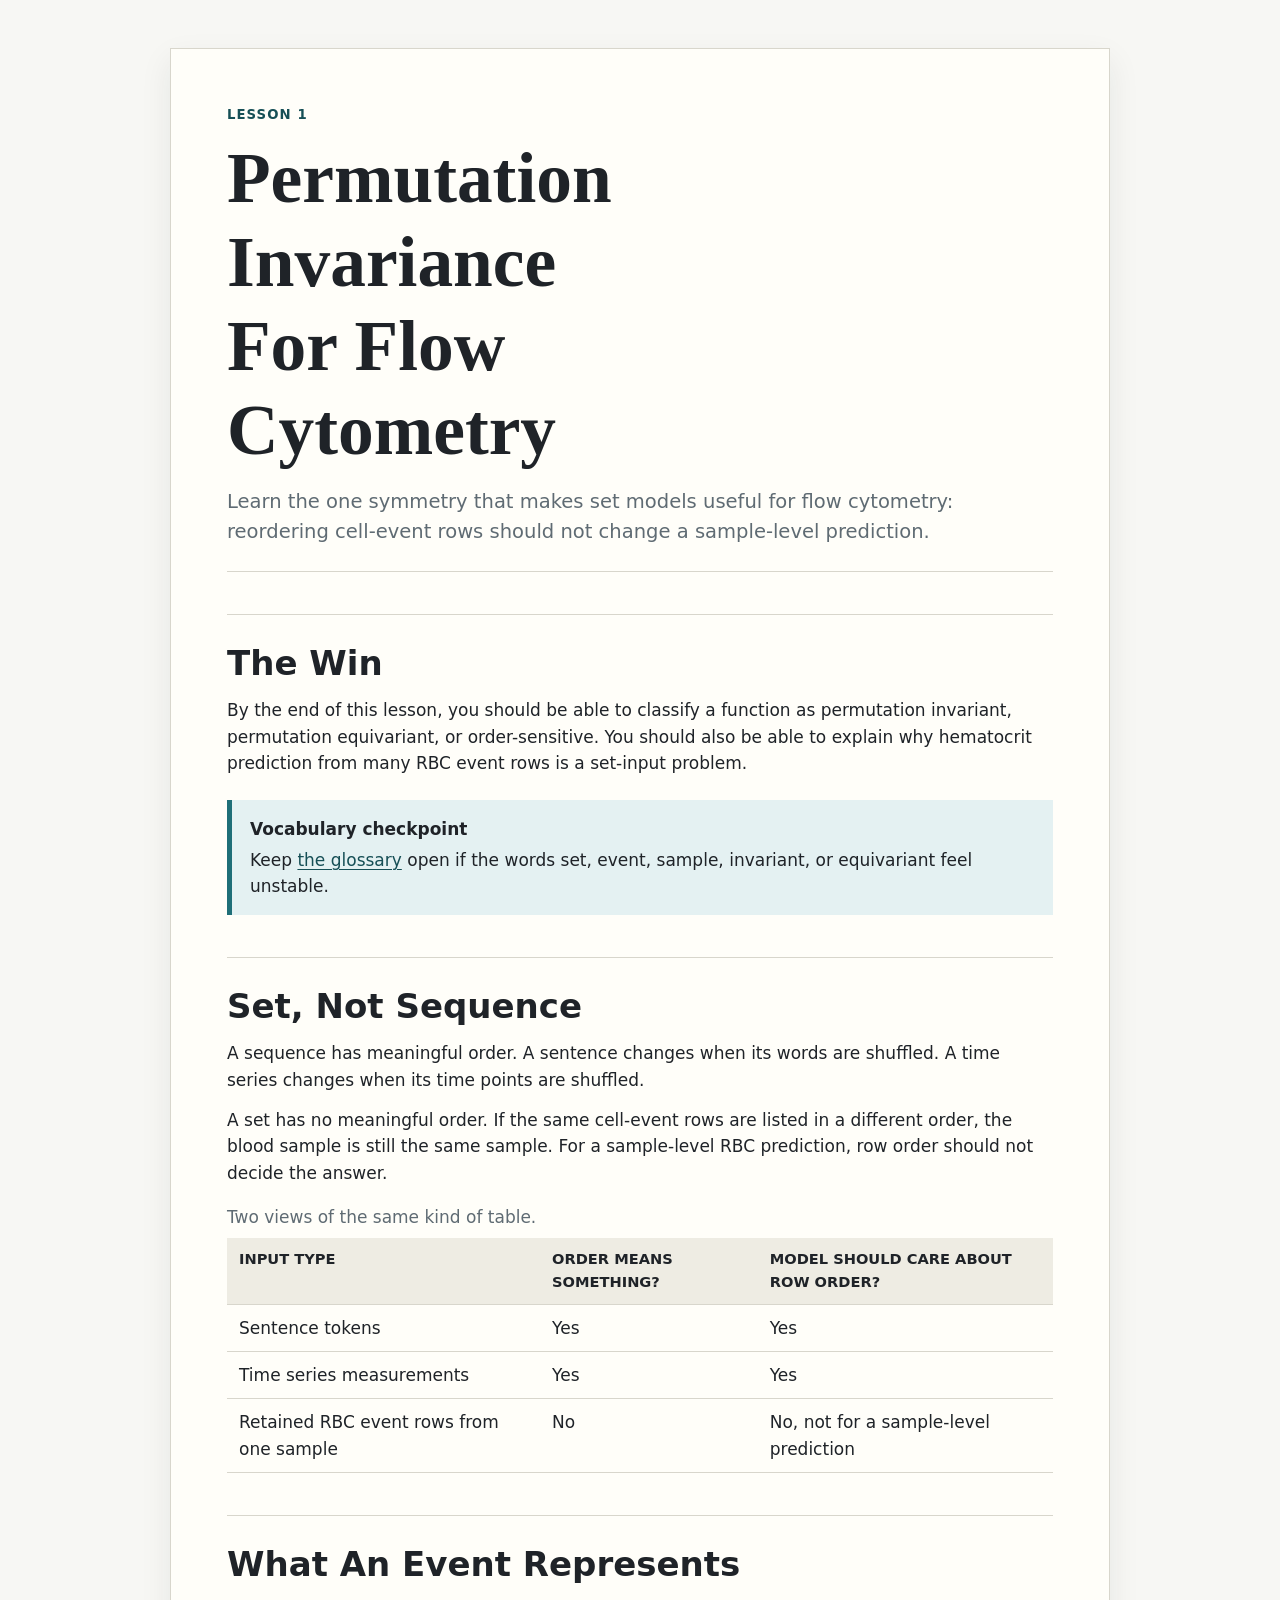
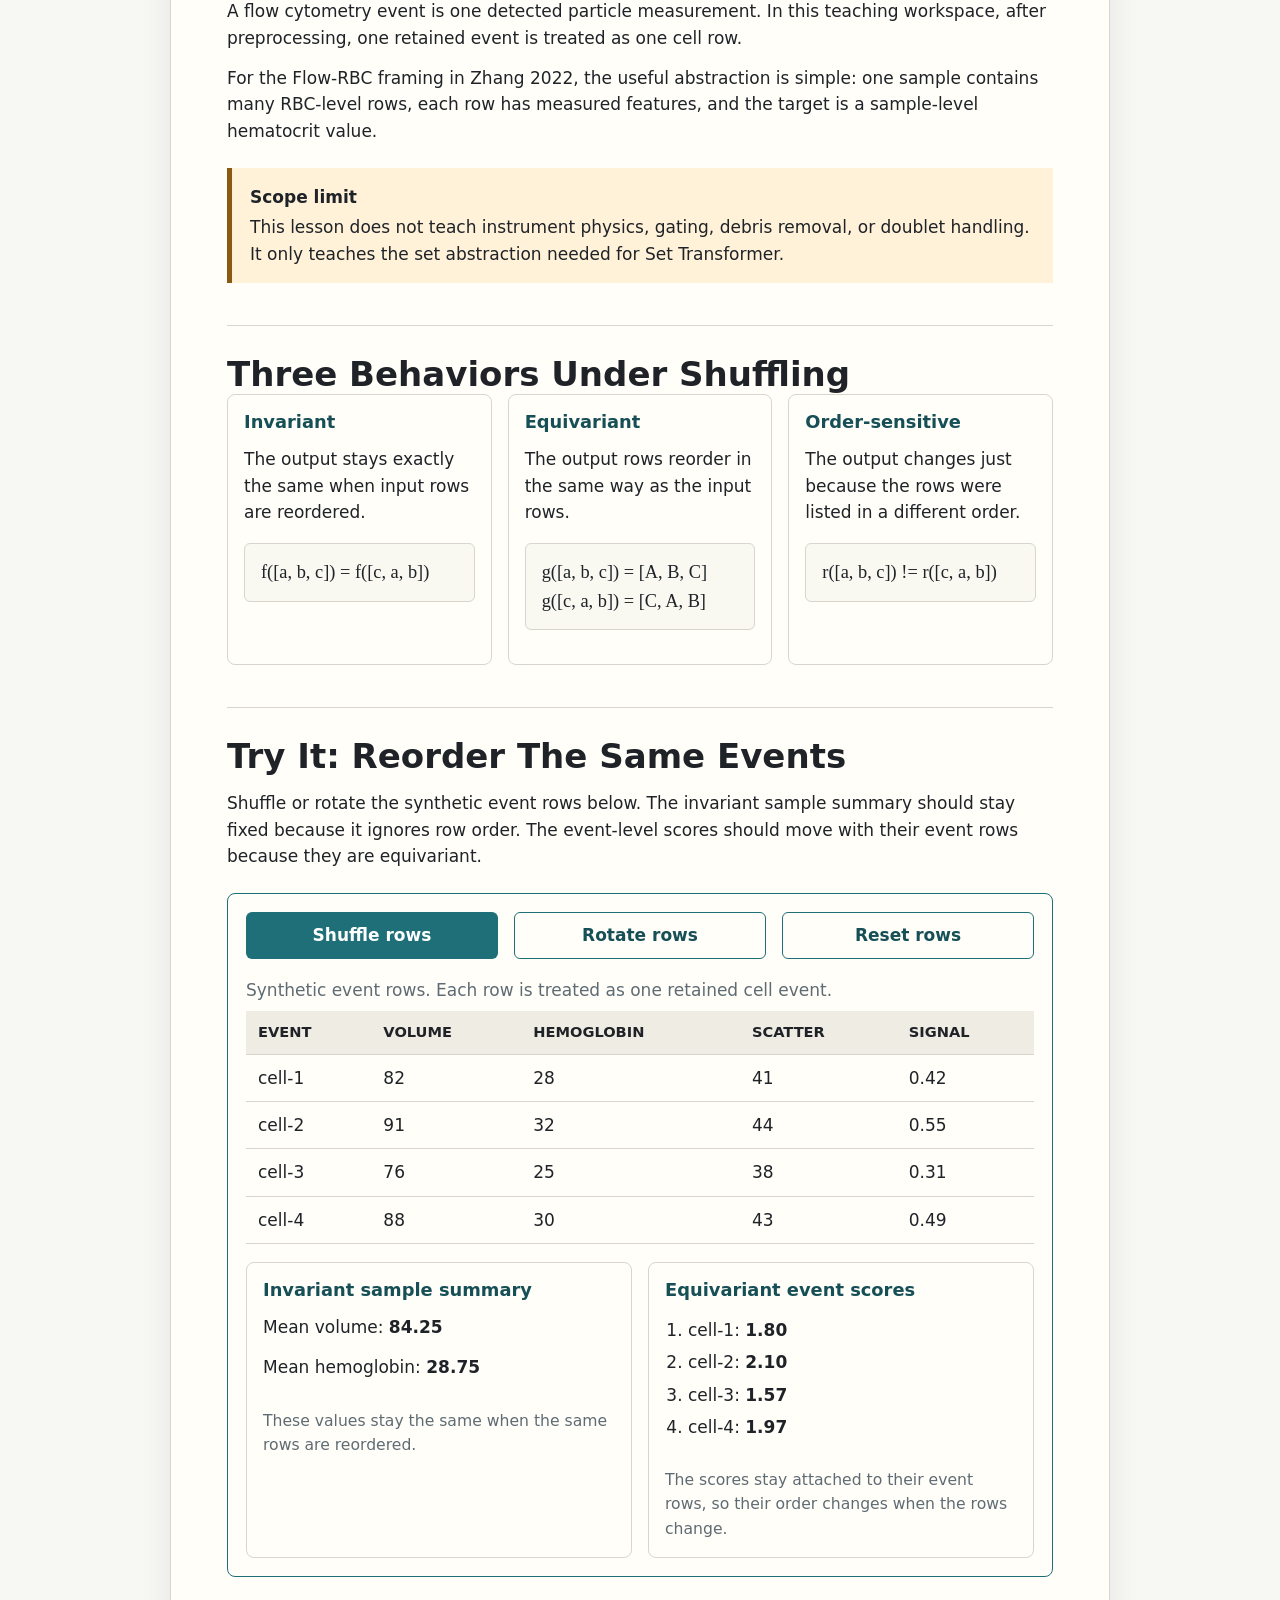
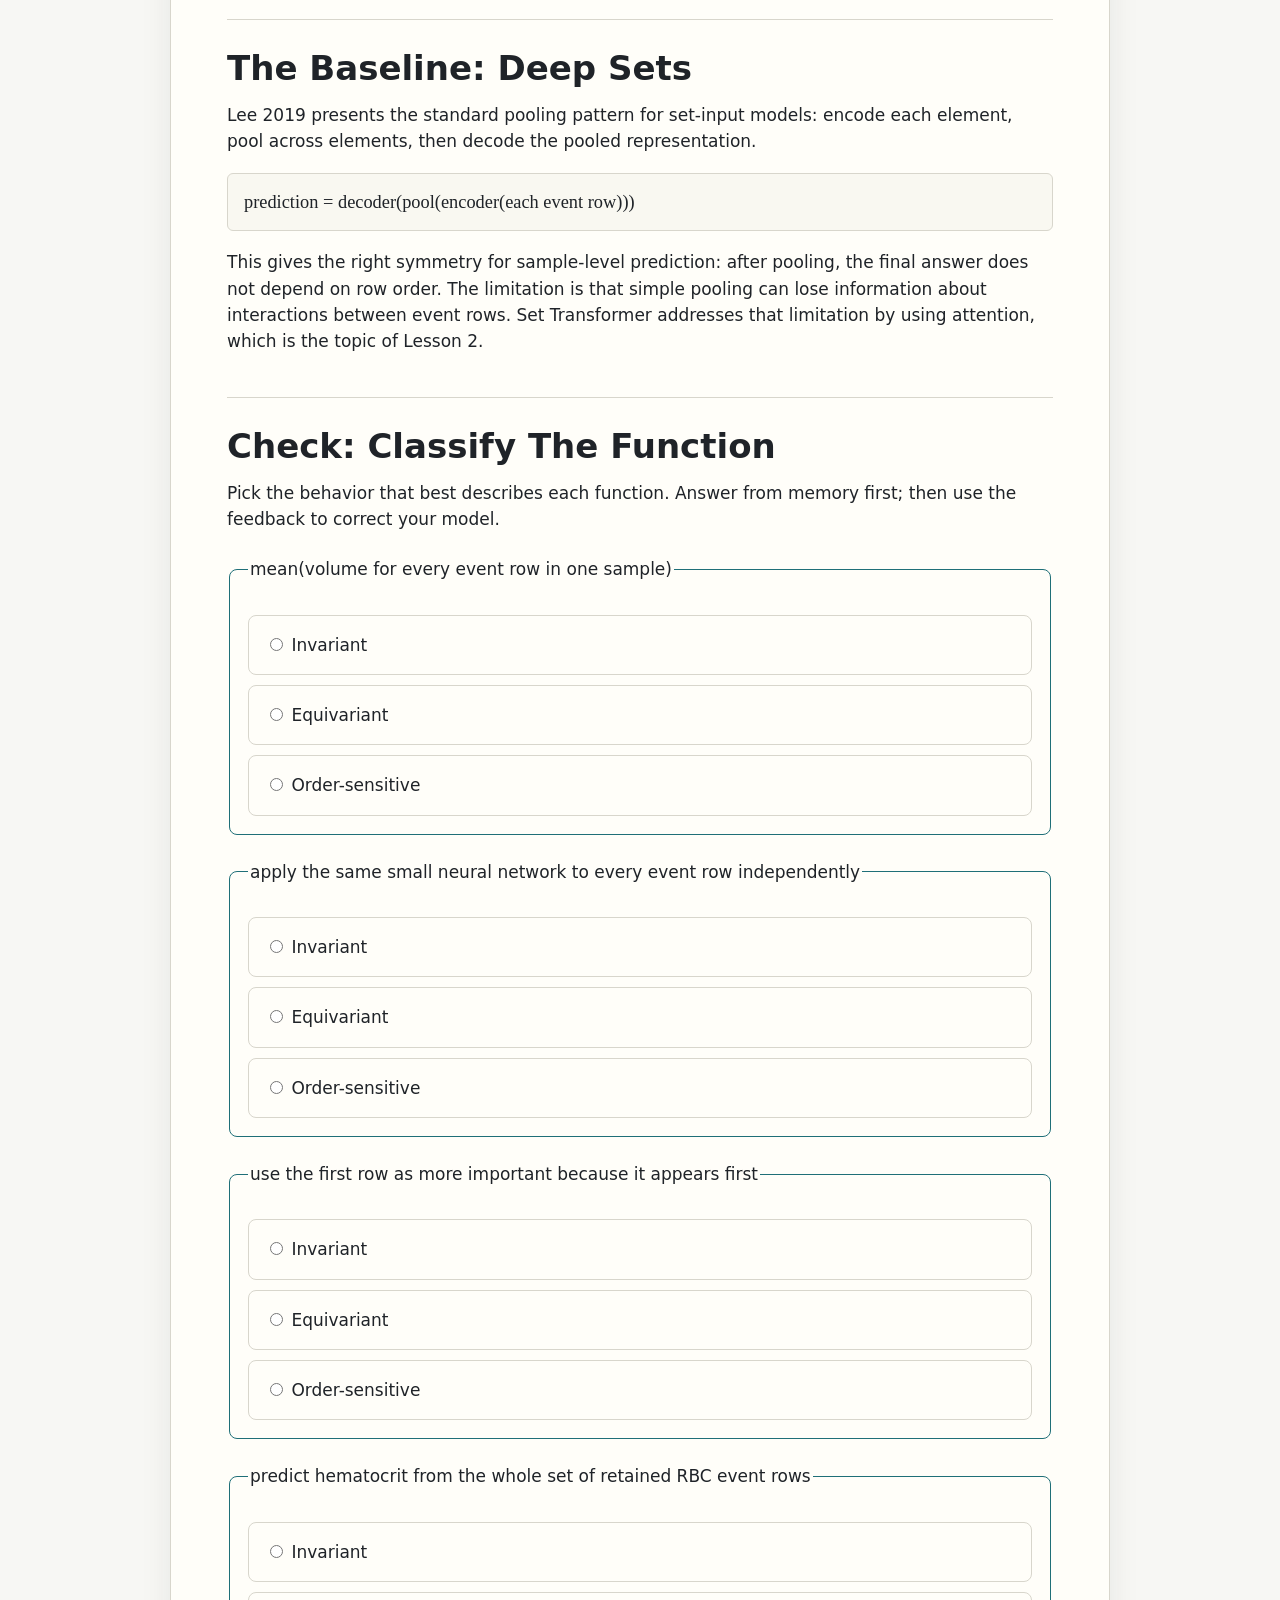
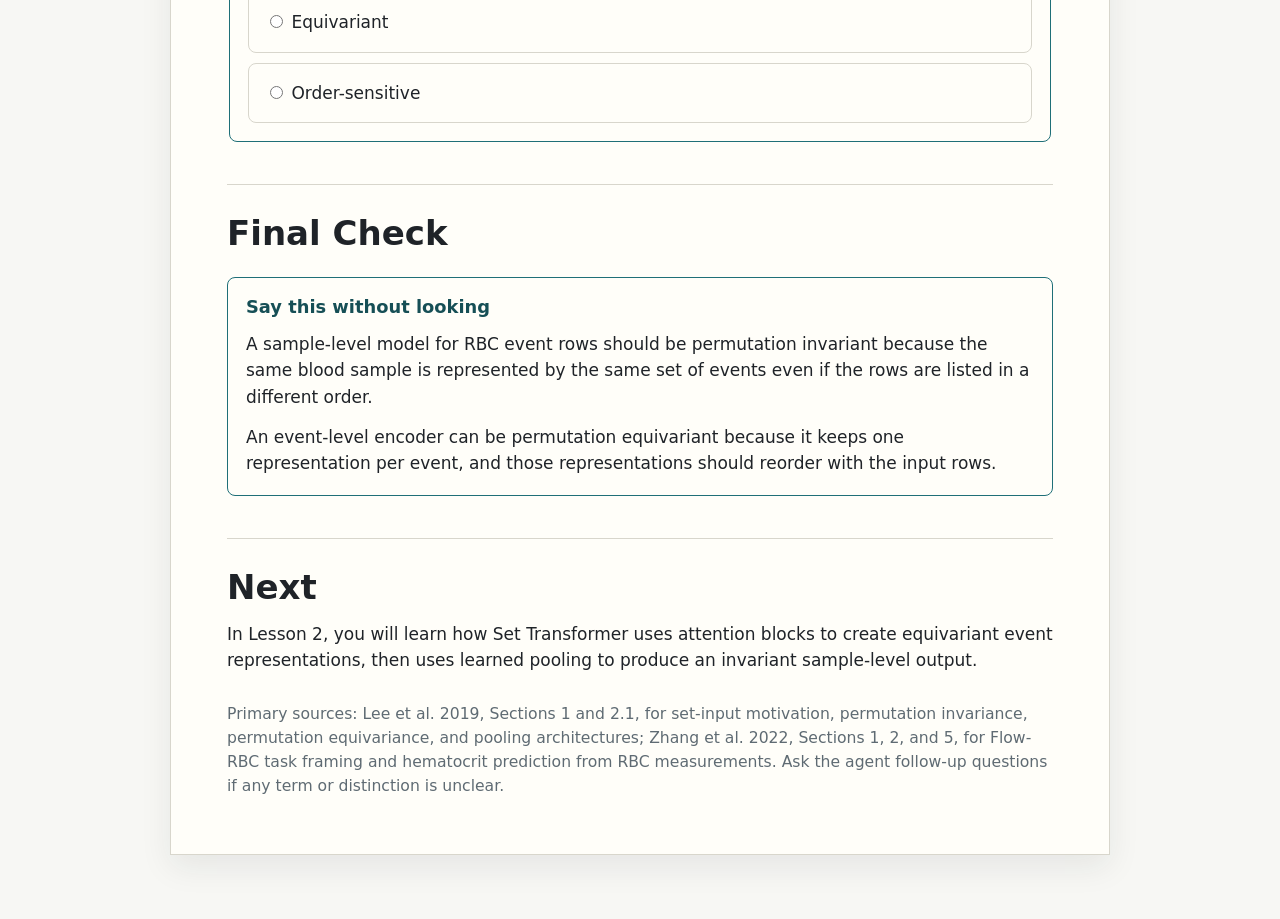
==== lessons/0001-permutation-invariance-for-flow-cytometry.html @ 680353c9 "add lesson 1" ====
<!doctype html>
<html lang="en">
  <head>
    <meta charset="utf-8">
    <meta name="viewport" content="width=device-width, initial-scale=1">
    <title>Permutation Invariance For Flow Cytometry</title>
    <link rel="stylesheet" href="../assets/course.css">
    <script src="../assets/permutation-demo.js" defer></script>
    <script src="../assets/quiz.js" defer></script>
  </head>
  <body>
    <main>
      <article>
        <header>
          <p class="kicker">Lesson 1</p>
          <h1>Permutation Invariance For Flow Cytometry</h1>
          <p class="lede">
            Learn the one symmetry that makes set models useful for flow cytometry: reordering cell-event rows should not change a sample-level prediction.
          </p>
        </header>

        <section aria-labelledby="win">
          <h2 id="win">The Win</h2>
          <p>
            By the end of this lesson, you should be able to classify a function as permutation invariant, permutation equivariant, or order-sensitive.
            You should also be able to explain why hematocrit prediction from many RBC event rows is a set-input problem.
          </p>

          <div class="callout">
            <strong>Vocabulary checkpoint</strong>
            Keep <a href="../reference/glossary.html">the glossary</a> open if the words set, event, sample, invariant, or equivariant feel unstable.
          </div>
        </section>

        <section aria-labelledby="set-not-sequence">
          <h2 id="set-not-sequence">Set, Not Sequence</h2>
          <p>
            A sequence has meaningful order. A sentence changes when its words are shuffled. A time series changes when its time points are shuffled.
          </p>
          <p>
            A set has no meaningful order. If the same cell-event rows are listed in a different order, the blood sample is still the same sample.
            For a sample-level RBC prediction, row order should not decide the answer.
          </p>

          <table>
            <caption>Two views of the same kind of table.</caption>
            <thead>
              <tr>
                <th>Input type</th>
                <th>Order means something?</th>
                <th>Model should care about row order?</th>
              </tr>
            </thead>
            <tbody>
              <tr>
                <td>Sentence tokens</td>
                <td>Yes</td>
                <td>Yes</td>
              </tr>
              <tr>
                <td>Time series measurements</td>
                <td>Yes</td>
                <td>Yes</td>
              </tr>
              <tr>
                <td>Retained RBC event rows from one sample</td>
                <td>No</td>
                <td>No, not for a sample-level prediction</td>
              </tr>
            </tbody>
          </table>
        </section>

        <section aria-labelledby="event">
          <h2 id="event">What An Event Represents</h2>
          <p>
            A flow cytometry event is one detected particle measurement. In this teaching workspace, after preprocessing, one retained event is treated as one cell row.
          </p>
          <p>
            For the Flow-RBC framing in Zhang 2022, the useful abstraction is simple: one sample contains many RBC-level rows, each row has measured features, and the target is a sample-level hematocrit value.
          </p>

          <div class="callout warning">
            <strong>Scope limit</strong>
            This lesson does not teach instrument physics, gating, debris removal, or doublet handling. It only teaches the set abstraction needed for Set Transformer.
          </div>
        </section>

        <section aria-labelledby="three-behaviors">
          <h2 id="three-behaviors">Three Behaviors Under Shuffling</h2>

          <div class="grid">
            <section class="panel">
              <h3>Invariant</h3>
              <p>The output stays exactly the same when input rows are reordered.</p>
              <p class="formula">f([a, b, c]) = f([c, a, b])</p>
            </section>

            <section class="panel">
              <h3>Equivariant</h3>
              <p>The output rows reorder in the same way as the input rows.</p>
              <p class="formula">g([a, b, c]) = [A, B, C]<br>g([c, a, b]) = [C, A, B]</p>
            </section>

            <section class="panel">
              <h3>Order-sensitive</h3>
              <p>The output changes just because the rows were listed in a different order.</p>
              <p class="formula">r([a, b, c]) != r([c, a, b])</p>
            </section>
          </div>
        </section>

        <section aria-labelledby="demo">
          <h2 id="demo">Try It: Reorder The Same Events</h2>
          <p>
            Shuffle or rotate the synthetic event rows below. The invariant sample summary should stay fixed because it ignores row order.
            The event-level scores should move with their event rows because they are equivariant.
          </p>

          <div class="exercise" data-permutation-demo></div>
        </section>

        <section aria-labelledby="deep-sets">
          <h2 id="deep-sets">The Baseline: Deep Sets</h2>
          <p>
            Lee 2019 presents the standard pooling pattern for set-input models: encode each element, pool across elements, then decode the pooled representation.
          </p>

          <p class="formula">prediction = decoder(pool(encoder(each event row)))</p>

          <p>
            This gives the right symmetry for sample-level prediction: after pooling, the final answer does not depend on row order.
            The limitation is that simple pooling can lose information about interactions between event rows.
            Set Transformer addresses that limitation by using attention, which is the topic of Lesson 2.
          </p>
        </section>

        <section aria-labelledby="quiz">
          <h2 id="quiz">Check: Classify The Function</h2>
          <p>
            Pick the behavior that best describes each function. Answer from memory first; then use the feedback to correct your model.
          </p>

          <div data-quiz data-options="Invariant|Equivariant|Order-sensitive">
            <div data-quiz-mount></div>
            <script type="application/json">
              [
                {
                  "prompt": "mean(volume for every event row in one sample)",
                  "answer": "Invariant",
                  "explanation": "A mean over the same rows stays the same after row order changes."
                },
                {
                  "prompt": "apply the same small neural network to every event row independently",
                  "answer": "Equivariant",
                  "explanation": "Each output remains attached to its input row, so outputs reorder when inputs reorder."
                },
                {
                  "prompt": "use the first row as more important because it appears first",
                  "answer": "Order-sensitive",
                  "explanation": "The result can change when a different event row becomes first."
                },
                {
                  "prompt": "predict hematocrit from the whole set of retained RBC event rows",
                  "answer": "Invariant",
                  "explanation": "The target is sample-level, so reordering rows should not change the prediction."
                }
              ]
            </script>
          </div>
        </section>

        <section aria-labelledby="final-check">
          <h2 id="final-check">Final Check</h2>
          <div class="exercise">
            <h3>Say this without looking</h3>
            <p>
              A sample-level model for RBC event rows should be permutation invariant because the same blood sample is represented by the same set of events even if the rows are listed in a different order.
            </p>
            <p>
              An event-level encoder can be permutation equivariant because it keeps one representation per event, and those representations should reorder with the input rows.
            </p>
          </div>
        </section>

        <section aria-labelledby="next">
          <h2 id="next">Next</h2>
          <p>
            In Lesson 2, you will learn how Set Transformer uses attention blocks to create equivariant event representations, then uses learned pooling to produce an invariant sample-level output.
          </p>
        </section>

        <p class="source-note">
          Primary sources: Lee et al. 2019, Sections 1 and 2.1, for set-input motivation, permutation invariance, permutation equivariance, and pooling architectures; Zhang et al. 2022, Sections 1, 2, and 5, for Flow-RBC task framing and hematocrit prediction from RBC measurements. Ask the agent follow-up questions if any term or distinction is unclear.
        </p>
      </article>
    </main>
  </body>
</html>
---- assets/course.css ----
:root {
  color-scheme: light;
  --bg: #f7f7f4;
  --paper: #fffef9;
  --ink: #1f2328;
  --muted: #5f6b73;
  --rule: #d8d6cc;
  --accent: #1f6f78;
  --accent-dark: #164f56;
  --accent-soft: #e4f1f2;
  --warn: #8a5a13;
  --warn-soft: #fff2d9;
  --ok: #20724f;
  --ok-soft: #e2f3ea;
  --bad: #9b2f2f;
  --bad-soft: #f7e1df;
  --code: #f0eee6;
  --shadow: 0 12px 30px rgba(31, 35, 40, 0.08);
  font-family: Inter, ui-sans-serif, system-ui, -apple-system, BlinkMacSystemFont, "Segoe UI", sans-serif;
  font-size: 17px;
  line-height: 1.55;
}

* {
  box-sizing: border-box;
}

body {
  margin: 0;
  background: var(--bg);
  color: var(--ink);
}

main,
.page {
  width: min(100% - 32px, 940px);
  margin: 0 auto;
  padding: 48px 0 64px;
}

article {
  background: var(--paper);
  border: 1px solid var(--rule);
  box-shadow: var(--shadow);
  padding: clamp(24px, 5vw, 56px);
}

header {
  border-bottom: 1px solid var(--rule);
  margin-bottom: 32px;
  padding-bottom: 24px;
}

.kicker {
  color: var(--accent-dark);
  font-size: 0.78rem;
  font-weight: 700;
  letter-spacing: 0.08em;
  margin: 0 0 10px;
  text-transform: uppercase;
}

h1,
h2,
h3 {
  line-height: 1.18;
  margin: 0;
}

h1 {
  font-family: Georgia, "Times New Roman", serif;
  font-size: clamp(2.1rem, 6vw, 4.2rem);
  font-weight: 700;
  letter-spacing: 0;
  max-width: 12ch;
}

h2 {
  border-top: 1px solid var(--rule);
  font-size: clamp(1.35rem, 3vw, 2rem);
  margin-top: 42px;
  padding-top: 28px;
}

h3 {
  color: var(--accent-dark);
  font-size: 1.05rem;
  margin-top: 28px;
}

p {
  margin: 14px 0 0;
}

.lede {
  color: var(--muted);
  font-size: 1.15rem;
  max-width: 62ch;
}

a {
  color: var(--accent-dark);
  text-decoration-thickness: 0.08em;
  text-underline-offset: 0.16em;
}

ol,
ul {
  padding-left: 1.35rem;
}

li + li {
  margin-top: 0.35rem;
}

code {
  background: var(--code);
  border-radius: 4px;
  font-family: "SFMono-Regular", Consolas, "Liberation Mono", monospace;
  font-size: 0.93em;
  padding: 0.12em 0.3em;
}

pre {
  background: var(--code);
  border: 1px solid var(--rule);
  border-radius: 6px;
  overflow-x: auto;
  padding: 16px;
}

pre code {
  background: transparent;
  padding: 0;
}

table {
  border-collapse: collapse;
  margin-top: 18px;
  width: 100%;
}

caption {
  color: var(--muted);
  margin-bottom: 8px;
  text-align: left;
}

th,
td {
  border-bottom: 1px solid var(--rule);
  padding: 10px 12px;
  text-align: left;
  vertical-align: top;
}

th {
  background: #eeece3;
  font-size: 0.86rem;
  text-transform: uppercase;
}

.callout {
  background: var(--accent-soft);
  border-left: 5px solid var(--accent);
  margin: 24px 0;
  padding: 16px 18px;
}

.callout.warning {
  background: var(--warn-soft);
  border-left-color: var(--warn);
}

.callout strong {
  display: block;
  margin-bottom: 4px;
}

.grid {
  display: grid;
  gap: 16px;
  grid-template-columns: repeat(auto-fit, minmax(220px, 1fr));
}

.panel {
  border: 1px solid var(--rule);
  border-radius: 8px;
  padding: 16px;
}

.panel h3 {
  margin-top: 0;
}

.exercise {
  border: 1px solid var(--accent);
  border-radius: 8px;
  margin-top: 24px;
  padding: 18px;
}

.exercise h2,
.exercise h3 {
  border: 0;
  margin-top: 0;
  padding-top: 0;
}

.quiz-options {
  display: grid;
  gap: 10px;
  margin-top: 14px;
}

button,
.button {
  align-items: center;
  background: var(--accent);
  border: 0;
  border-radius: 6px;
  color: white;
  cursor: pointer;
  display: inline-flex;
  font: inherit;
  font-weight: 700;
  justify-content: center;
  min-height: 42px;
  padding: 9px 14px;
}

button:hover,
.button:hover {
  background: var(--accent-dark);
}

button.secondary,
.button.secondary {
  background: transparent;
  border: 1px solid var(--accent);
  color: var(--accent-dark);
}

.feedback {
  border-radius: 6px;
  margin-top: 12px;
  padding: 10px 12px;
}

.feedback.correct {
  background: var(--ok-soft);
  color: var(--ok);
}

.feedback.incorrect {
  background: var(--bad-soft);
  color: var(--bad);
}

.formula {
  background: #f9f8f1;
  border: 1px solid var(--rule);
  border-radius: 6px;
  font-family: Georgia, "Times New Roman", serif;
  font-size: 1.08rem;
  margin: 18px 0;
  overflow-x: auto;
  padding: 14px 16px;
}

.source-note {
  color: var(--muted);
  font-size: 0.92rem;
  margin-top: 28px;
}

@media (max-width: 640px) {
  main,
  .page {
    width: min(100% - 20px, 940px);
    padding: 20px 0 36px;
  }

  article {
    padding: 22px 18px;
  }

  th,
  td {
    padding: 8px;
  }
}

@media print {
  :root {
    --bg: white;
    --paper: white;
    --ink: black;
    --muted: #444;
    --rule: #bbb;
    font-size: 11pt;
  }

  body {
    background: white;
  }

  main,
  .page {
    width: auto;
    margin: 0;
    padding: 0;
  }

  article {
    border: 0;
    box-shadow: none;
    padding: 0;
  }

  h2 {
    break-after: avoid;
  }

  table,
  .callout,
  .panel,
  .exercise {
    break-inside: avoid;
  }

  button,
  .button {
    display: none;
  }
}
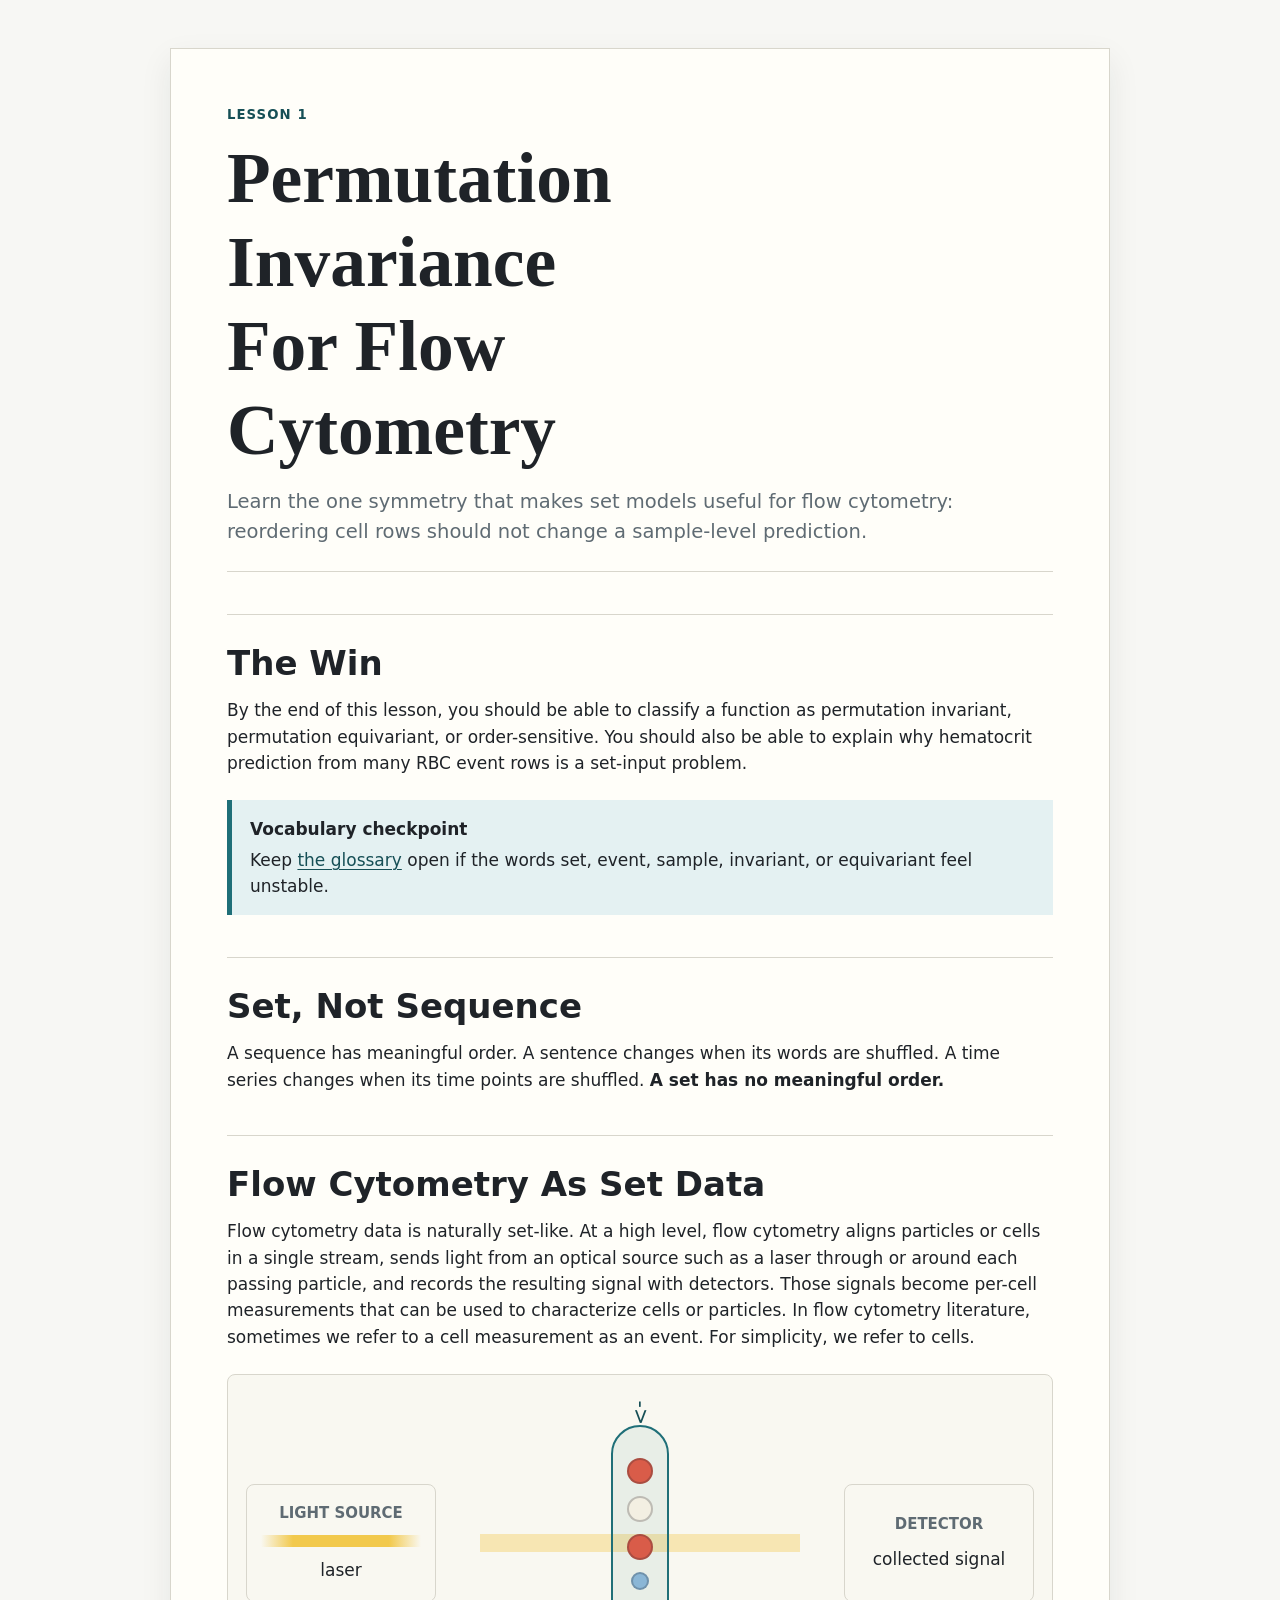
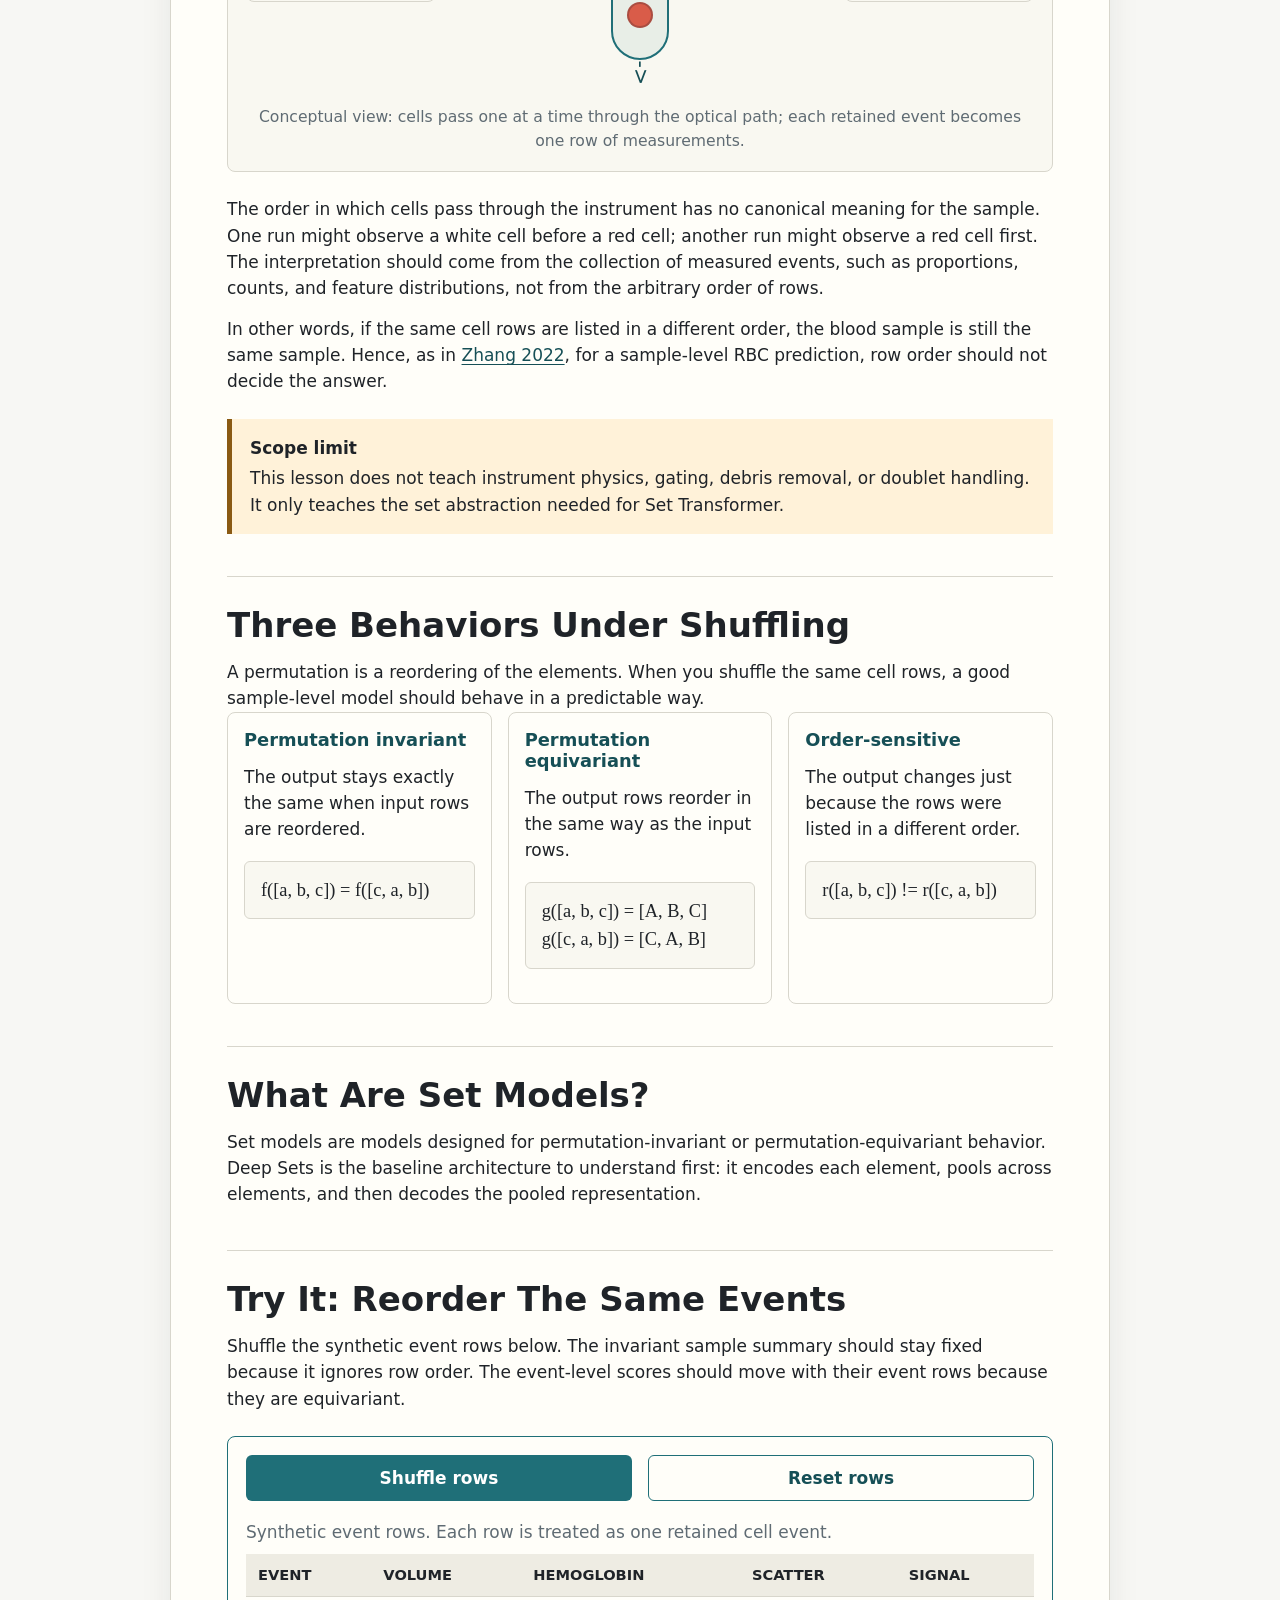
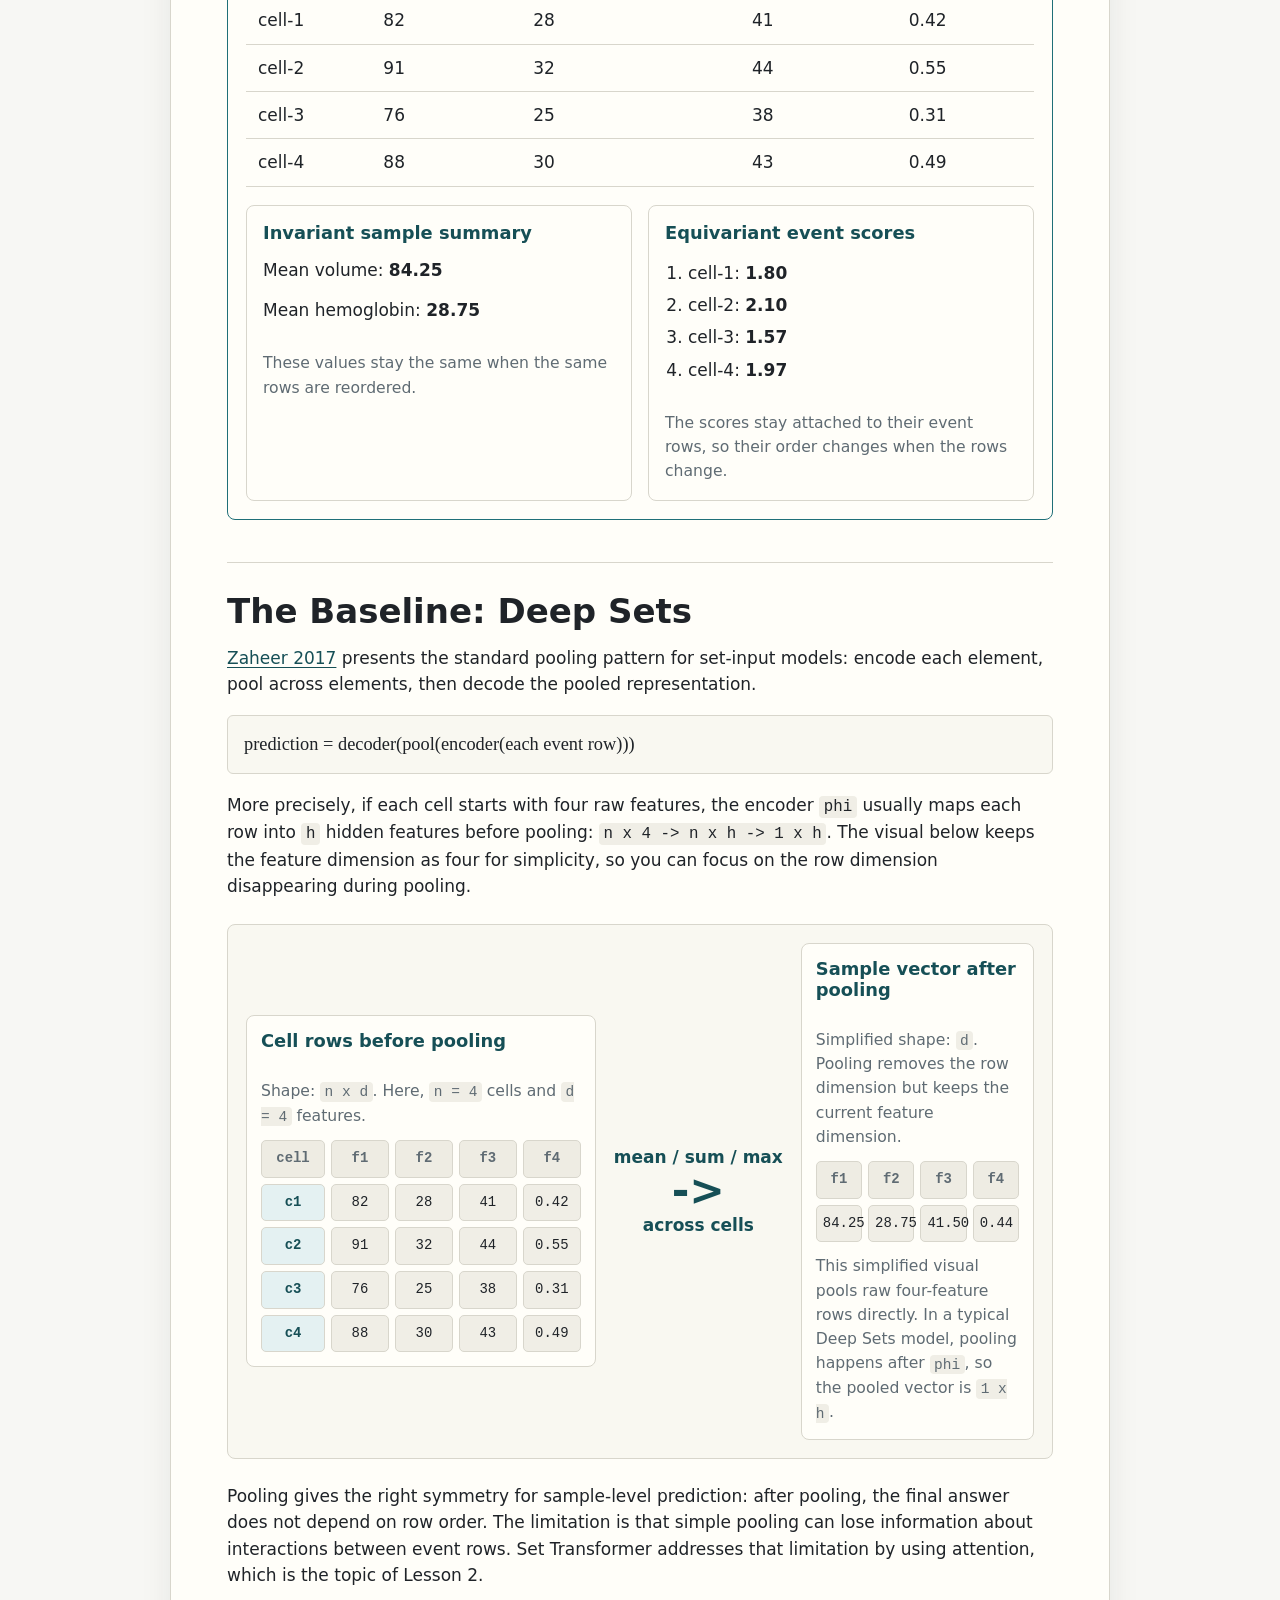
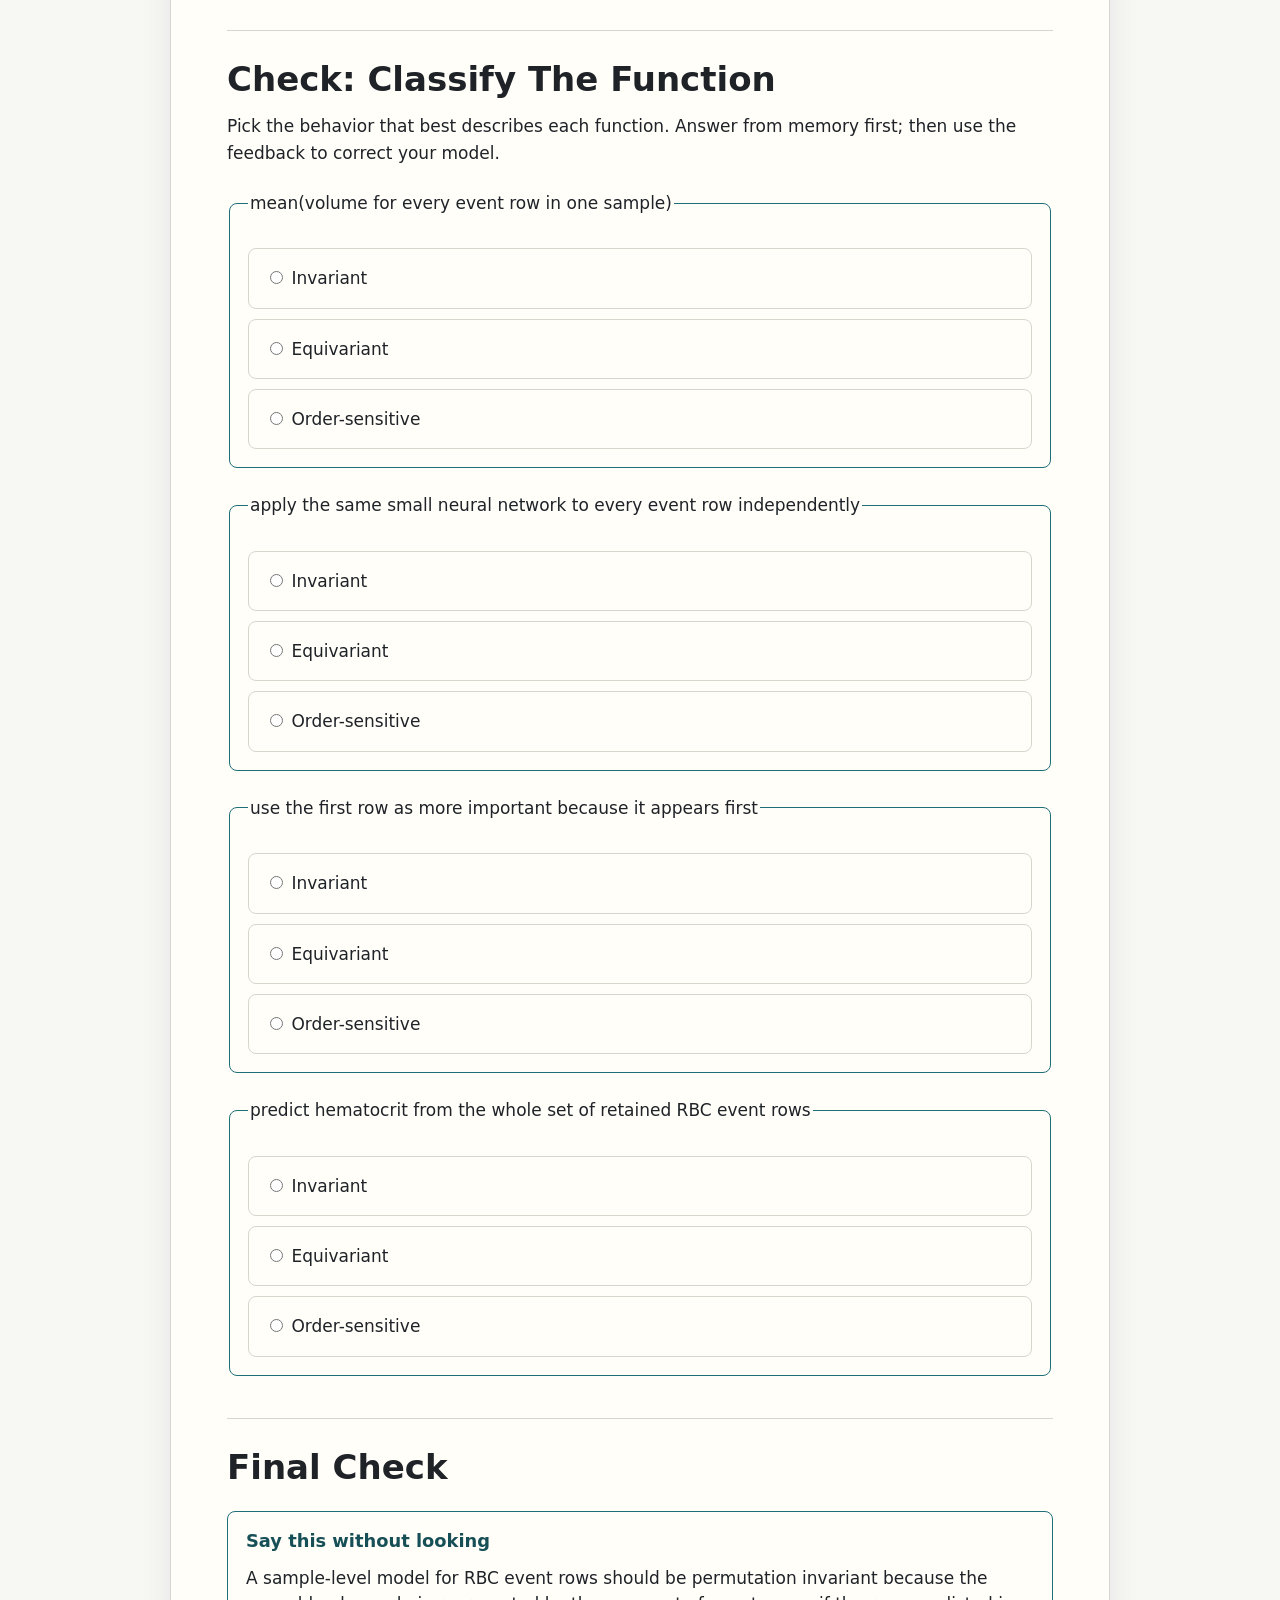
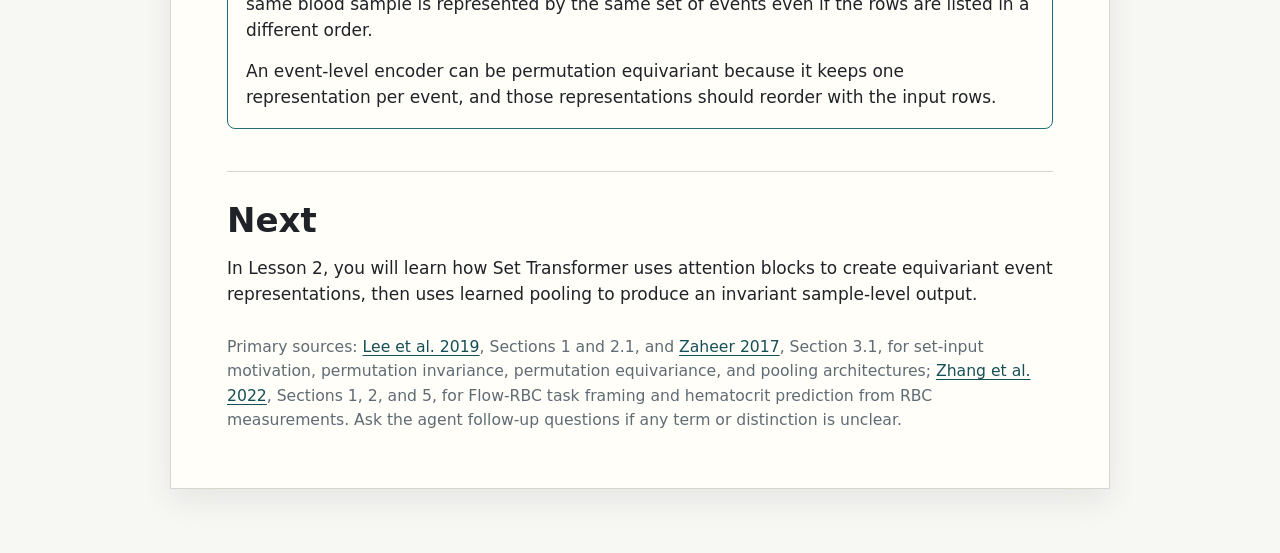
==== commit 585708c6: "revise lesson 1" ====
--- a/lessons/0001-permutation-invariance-for-flow-cytometry.html
+++ b/lessons/0001-permutation-invariance-for-flow-cytometry.html
@@ -15,10 +15,11 @@
           <p class="kicker">Lesson 1</p>
           <h1>Permutation Invariance For Flow Cytometry</h1>
           <p class="lede">
-            Learn the one symmetry that makes set models useful for flow cytometry: reordering cell-event rows should not change a sample-level prediction.
+            Learn the one symmetry that makes set models useful for flow cytometry: reordering cell rows should not change a sample-level prediction.
           </p>
         </header>
 
+        <!-- Orient the learner to the single skill this lesson teaches. -->
         <section aria-labelledby="win">
           <h2 id="win">The Win</h2>
           <p>
@@ -28,56 +29,58 @@
 
           <div class="callout">
             <strong>Vocabulary checkpoint</strong>
-            Keep <a href="../reference/glossary.html">the glossary</a> open if the words set, event, sample, invariant, or equivariant feel unstable.
-          </div>
-        </section>
-
+            Keep <a href="../reference/glossary.html" target="_blank">the glossary</a> open if the words set, event, sample, invariant, or equivariant feel unstable.
+          </div>
+        </section>
+
+        <!-- Establish the core contrast before introducing cytometry. -->
         <section aria-labelledby="set-not-sequence">
           <h2 id="set-not-sequence">Set, Not Sequence</h2>
           <p>
             A sequence has meaningful order. A sentence changes when its words are shuffled. A time series changes when its time points are shuffled.
-          </p>
-          <p>
-            A set has no meaningful order. If the same cell-event rows are listed in a different order, the blood sample is still the same sample.
-            For a sample-level RBC prediction, row order should not decide the answer.
-          </p>
-
-          <table>
-            <caption>Two views of the same kind of table.</caption>
-            <thead>
-              <tr>
-                <th>Input type</th>
-                <th>Order means something?</th>
-                <th>Model should care about row order?</th>
-              </tr>
-            </thead>
-            <tbody>
-              <tr>
-                <td>Sentence tokens</td>
-                <td>Yes</td>
-                <td>Yes</td>
-              </tr>
-              <tr>
-                <td>Time series measurements</td>
-                <td>Yes</td>
-                <td>Yes</td>
-              </tr>
-              <tr>
-                <td>Retained RBC event rows from one sample</td>
-                <td>No</td>
-                <td>No, not for a sample-level prediction</td>
-              </tr>
-            </tbody>
-          </table>
-        </section>
-
-        <section aria-labelledby="event">
-          <h2 id="event">What An Event Represents</h2>
-          <p>
-            A flow cytometry event is one detected particle measurement. In this teaching workspace, after preprocessing, one retained event is treated as one cell row.
-          </p>
-          <p>
-            For the Flow-RBC framing in Zhang 2022, the useful abstraction is simple: one sample contains many RBC-level rows, each row has measured features, and the target is a sample-level hematocrit value.
+            <strong>A set has no meaningful order.</strong>
+          </p>
+        </section>
+
+        <!-- Flow cytometry context: enough domain framing to motivate set models. -->
+        <section aria-labelledby="flow-cytometry-set-data">
+          <h2 id="flow-cytometry-set-data">Flow Cytometry As Set Data</h2>
+          <p>
+            Flow cytometry data is naturally set-like. At a high level, flow cytometry aligns particles or cells in a single stream, sends light from an optical source such as a laser through or around each passing particle, and records the resulting signal with detectors. Those signals become per-cell measurements that can be used to characterize cells or particles. In flow cytometry literature, sometimes we refer to a cell measurement as an event. For simplicity, we refer to cells.
+          </p>
+
+          <div class="flow-diagram" role="img" aria-label="Conceptual flow cytometry diagram showing cells aligned in a tube, a light source crossing the stream, and a detector collecting signal.">
+            <div class="flow-machine">
+              <div class="flow-laser">
+                <div class="flow-label">Light source</div>
+                <div class="flow-beam"></div>
+                <div>laser</div>
+              </div>
+
+              <div class="flow-tube-wrap">
+                <div class="flow-light-crossing"></div>
+                <div class="flow-tube" aria-hidden="true">
+                  <span class="flow-cell red"></span>
+                  <span class="flow-cell white"></span>
+                  <span class="flow-cell red"></span>
+                  <span class="flow-cell platelet"></span>
+                  <span class="flow-cell red"></span>
+                </div>
+              </div>
+
+              <div class="flow-detector">
+                <div class="flow-label">Detector</div>
+                <div>collected signal</div>
+              </div>
+            </div>
+            <p class="flow-diagram-note">Conceptual view: cells pass one at a time through the optical path; each retained event becomes one row of measurements.</p>
+          </div>
+
+          <p>
+            The order in which cells pass through the instrument has no canonical meaning for the sample. One run might observe a white cell before a red cell; another run might observe a red cell first. The interpretation should come from the collection of measured events, such as proportions, counts, and feature distributions, not from the arbitrary order of rows.
+          </p>
+          <p>
+            In other words, if the same cell rows are listed in a different order, the blood sample is still the same sample. Hence, as in <a href="https://arxiv.org/abs/2206.11925" target="_blank" rel="noopener noreferrer">Zhang 2022</a>, for a sample-level RBC prediction, row order should not decide the answer.
           </p>
 
           <div class="callout warning">
@@ -86,18 +89,23 @@
           </div>
         </section>
 
+        <!-- Define the three possible behaviors under row reordering. -->
         <section aria-labelledby="three-behaviors">
           <h2 id="three-behaviors">Three Behaviors Under Shuffling</h2>
 
+          <p>
+            A permutation is a reordering of the elements. When you shuffle the same cell rows, a good sample-level model should behave in a predictable way.
+          </p>
+
           <div class="grid">
             <section class="panel">
-              <h3>Invariant</h3>
+              <h3>Permutation invariant</h3>
               <p>The output stays exactly the same when input rows are reordered.</p>
               <p class="formula">f([a, b, c]) = f([c, a, b])</p>
             </section>
 
             <section class="panel">
-              <h3>Equivariant</h3>
+              <h3>Permutation equivariant</h3>
               <p>The output rows reorder in the same way as the input rows.</p>
               <p class="formula">g([a, b, c]) = [A, B, C]<br>g([c, a, b]) = [C, A, B]</p>
             </section>
@@ -110,31 +118,110 @@
           </div>
         </section>
 
+        <!-- Bridge from the symmetry idea to neural-network architectures. -->
+        <section aria-labelledby="set-models">
+          <h2 id="set-models">What Are Set Models?</h2>
+          <p>
+            Set models are models designed for permutation-invariant or permutation-equivariant behavior. Deep Sets is the baseline architecture to understand first: it encodes each element, pools across elements, and then decodes the pooled representation.
+          </p>
+        </section>
+
+        <!-- Interactive demonstration: same rows, different order. -->
         <section aria-labelledby="demo">
           <h2 id="demo">Try It: Reorder The Same Events</h2>
           <p>
-            Shuffle or rotate the synthetic event rows below. The invariant sample summary should stay fixed because it ignores row order.
+            Shuffle the synthetic event rows below. The invariant sample summary should stay fixed because it ignores row order.
             The event-level scores should move with their event rows because they are equivariant.
           </p>
 
           <div class="exercise" data-permutation-demo></div>
         </section>
 
+        <!-- Deep Sets is the simplest architecture before Set Transformer. -->
         <section aria-labelledby="deep-sets">
           <h2 id="deep-sets">The Baseline: Deep Sets</h2>
           <p>
-            Lee 2019 presents the standard pooling pattern for set-input models: encode each element, pool across elements, then decode the pooled representation.
+            <a href="https://arxiv.org/abs/1703.06114" target="_blank" rel="noopener noreferrer">Zaheer 2017</a> presents the standard pooling pattern for set-input models: encode each element, pool across elements, then decode the pooled representation.
           </p>
 
           <p class="formula">prediction = decoder(pool(encoder(each event row)))</p>
-
-          <p>
-            This gives the right symmetry for sample-level prediction: after pooling, the final answer does not depend on row order.
+          <p>
+            More precisely, if each cell starts with four raw features, the encoder <code>phi</code> usually maps each row into <code>h</code> hidden features before pooling:
+            <code>n x 4 -> n x h -> 1 x h</code>. The visual below keeps the feature dimension as four for simplicity, so you can focus on the row dimension disappearing during pooling.
+          </p>
+
+          <div class="pooling-diagram" role="img" aria-label="Pooling diagram showing n cell rows with four features being pooled into one four-feature sample vector.">
+            <div class="pooling-flow">
+              <section class="feature-matrix">
+                <h3>Cell rows before pooling</h3>
+                <p class="source-note">Shape: <code>n x d</code>. Here, <code>n = 4</code> cells and <code>d = 4</code> features.</p>
+                <div class="matrix-grid" aria-hidden="true">
+                  <div class="matrix-cell heading">cell</div>
+                  <div class="matrix-cell heading">f1</div>
+                  <div class="matrix-cell heading">f2</div>
+                  <div class="matrix-cell heading">f3</div>
+                  <div class="matrix-cell heading">f4</div>
+
+                  <div class="matrix-cell row-label">c1</div>
+                  <div class="matrix-cell">82</div>
+                  <div class="matrix-cell">28</div>
+                  <div class="matrix-cell">41</div>
+                  <div class="matrix-cell">0.42</div>
+
+                  <div class="matrix-cell row-label">c2</div>
+                  <div class="matrix-cell">91</div>
+                  <div class="matrix-cell">32</div>
+                  <div class="matrix-cell">44</div>
+                  <div class="matrix-cell">0.55</div>
+
+                  <div class="matrix-cell row-label">c3</div>
+                  <div class="matrix-cell">76</div>
+                  <div class="matrix-cell">25</div>
+                  <div class="matrix-cell">38</div>
+                  <div class="matrix-cell">0.31</div>
+
+                  <div class="matrix-cell row-label">c4</div>
+                  <div class="matrix-cell">88</div>
+                  <div class="matrix-cell">30</div>
+                  <div class="matrix-cell">43</div>
+                  <div class="matrix-cell">0.49</div>
+                </div>
+              </section>
+
+              <div class="pooling-arrow" aria-hidden="true">
+                <span>mean / sum / max</span>
+                <span class="arrow">-></span>
+                <span>across cells</span>
+              </div>
+
+              <section class="pooled-vector">
+                <h3>Sample vector after pooling</h3>
+                <p class="source-note">Simplified shape: <code>d</code>. Pooling removes the row dimension but keeps the current feature dimension.</p>
+                <div class="vector-grid" aria-hidden="true">
+                  <div class="matrix-cell heading">f1</div>
+                  <div class="matrix-cell heading">f2</div>
+                  <div class="matrix-cell heading">f3</div>
+                  <div class="matrix-cell heading">f4</div>
+                  <div class="matrix-cell">84.25</div>
+                  <div class="matrix-cell">28.75</div>
+                  <div class="matrix-cell">41.50</div>
+                  <div class="matrix-cell">0.44</div>
+                </div>
+                <p class="dimension-note">
+                  This simplified visual pools raw four-feature rows directly. In a typical Deep Sets model, pooling happens after <code>phi</code>, so the pooled vector is <code>1 x h</code>.
+                </p>
+              </section>
+            </div>
+          </div>
+
+          <p>
+            Pooling gives the right symmetry for sample-level prediction: after pooling, the final answer does not depend on row order.
             The limitation is that simple pooling can lose information about interactions between event rows.
             Set Transformer addresses that limitation by using attention, which is the topic of Lesson 2.
           </p>
         </section>
 
+        <!-- Retrieval practice: force the learner to classify examples. -->
         <section aria-labelledby="quiz">
           <h2 id="quiz">Check: Classify The Function</h2>
           <p>
@@ -170,6 +257,7 @@
           </div>
         </section>
 
+        <!-- End with a compact recall target for storage strength. -->
         <section aria-labelledby="final-check">
           <h2 id="final-check">Final Check</h2>
           <div class="exercise">
@@ -191,7 +279,7 @@
         </section>
 
         <p class="source-note">
-          Primary sources: Lee et al. 2019, Sections 1 and 2.1, for set-input motivation, permutation invariance, permutation equivariance, and pooling architectures; Zhang et al. 2022, Sections 1, 2, and 5, for Flow-RBC task framing and hematocrit prediction from RBC measurements. Ask the agent follow-up questions if any term or distinction is unclear.
+          Primary sources: <a href="https://arxiv.org/abs/1810.00825" target="_blank" rel="noopener noreferrer">Lee et al. 2019</a>, Sections 1 and 2.1, and <a href="https://arxiv.org/abs/1703.06114" target="_blank" rel="noopener noreferrer">Zaheer 2017</a>, Section 3.1, for set-input motivation, permutation invariance, permutation equivariance, and pooling architectures; <a href="https://arxiv.org/abs/2206.11925" target="_blank" rel="noopener noreferrer">Zhang et al. 2022</a>, Sections 1, 2, and 5, for Flow-RBC task framing and hematocrit prediction from RBC measurements. Ask the agent follow-up questions if any term or distinction is unclear.
         </p>
       </article>
     </main>
--- a/assets/course.css
+++ b/assets/course.css
@@ -274,6 +274,211 @@
   margin-top: 28px;
 }
 
+.flow-diagram {
+  background: #f9f8f1;
+  border: 1px solid var(--rule);
+  border-radius: 8px;
+  margin: 24px 0;
+  padding: 18px;
+}
+
+.flow-machine {
+  align-items: center;
+  display: grid;
+  gap: 14px;
+  grid-template-columns: 1fr 2fr 1fr;
+  min-height: 300px;
+}
+
+.flow-label {
+  color: var(--muted);
+  font-size: 0.88rem;
+  font-weight: 700;
+  text-align: center;
+  text-transform: uppercase;
+}
+
+.flow-laser,
+.flow-detector {
+  align-items: center;
+  border: 1px solid var(--rule);
+  border-radius: 8px;
+  display: flex;
+  flex-direction: column;
+  gap: 10px;
+  justify-content: center;
+  min-height: 118px;
+  padding: 14px;
+}
+
+.flow-beam {
+  background: linear-gradient(90deg, transparent, #f2c94c 20%, #f2c94c 80%, transparent);
+  height: 12px;
+  width: 100%;
+}
+
+.flow-tube-wrap {
+  align-items: center;
+  display: flex;
+  justify-content: center;
+  min-height: 260px;
+  position: relative;
+}
+
+.flow-tube {
+  align-items: center;
+  background: rgba(31, 111, 120, 0.08);
+  border: 2px solid var(--accent);
+  border-radius: 999px;
+  display: flex;
+  flex-direction: column;
+  gap: 12px;
+  height: 235px;
+  justify-content: center;
+  padding: 18px 0;
+  position: relative;
+  width: 58px;
+}
+
+.flow-tube::before,
+.flow-tube::after {
+  color: var(--accent-dark);
+  font-size: 1.2rem;
+  position: absolute;
+  transform: rotate(90deg);
+}
+
+.flow-tube::before {
+  content: "->";
+  top: -30px;
+}
+
+.flow-tube::after {
+  content: "->";
+  bottom: -30px;
+}
+
+.flow-cell {
+  border: 2px solid rgba(31, 35, 40, 0.25);
+  border-radius: 50%;
+  height: 26px;
+  width: 26px;
+}
+
+.flow-cell.red {
+  background: #d95c49;
+}
+
+.flow-cell.white {
+  background: #f3efe2;
+}
+
+.flow-cell.platelet {
+  background: #8ab6d6;
+  height: 18px;
+  width: 18px;
+}
+
+.flow-light-crossing {
+  background: rgba(242, 201, 76, 0.38);
+  height: 18px;
+  left: 8%;
+  position: absolute;
+  top: 50%;
+  transform: translateY(-50%);
+  width: 84%;
+}
+
+.flow-diagram-note {
+  color: var(--muted);
+  font-size: 0.92rem;
+  margin-top: 12px;
+  text-align: center;
+}
+
+.pooling-diagram {
+  background: #f9f8f1;
+  border: 1px solid var(--rule);
+  border-radius: 8px;
+  margin: 24px 0;
+  padding: 18px;
+}
+
+.pooling-flow {
+  align-items: center;
+  display: grid;
+  gap: 18px;
+  grid-template-columns: minmax(260px, 1.5fr) auto minmax(220px, 1fr);
+}
+
+.feature-matrix,
+.pooled-vector {
+  background: var(--paper);
+  border: 1px solid var(--rule);
+  border-radius: 8px;
+  padding: 14px;
+}
+
+.feature-matrix h3,
+.pooled-vector h3 {
+  margin-top: 0;
+}
+
+.matrix-grid {
+  display: grid;
+  gap: 6px;
+  grid-template-columns: 64px repeat(4, minmax(44px, 1fr));
+  margin-top: 12px;
+}
+
+.matrix-cell {
+  background: var(--code);
+  border: 1px solid var(--rule);
+  border-radius: 5px;
+  font-family: "SFMono-Regular", Consolas, "Liberation Mono", monospace;
+  font-size: 0.82rem;
+  min-height: 34px;
+  padding: 7px 6px;
+  text-align: center;
+}
+
+.matrix-cell.heading {
+  background: #eeece3;
+  color: var(--muted);
+  font-weight: 700;
+}
+
+.matrix-cell.row-label {
+  background: var(--accent-soft);
+  color: var(--accent-dark);
+  font-weight: 700;
+}
+
+.pooling-arrow {
+  color: var(--accent-dark);
+  font-weight: 800;
+  text-align: center;
+}
+
+.pooling-arrow .arrow {
+  display: block;
+  font-size: 2.5rem;
+  line-height: 1;
+}
+
+.vector-grid {
+  display: grid;
+  gap: 6px;
+  grid-template-columns: repeat(4, minmax(44px, 1fr));
+  margin-top: 12px;
+}
+
+.dimension-note {
+  color: var(--muted);
+  font-size: 0.92rem;
+  margin-top: 12px;
+}
+
 @media (max-width: 640px) {
   main,
   .page {
@@ -288,6 +493,27 @@
   th,
   td {
     padding: 8px;
+  }
+
+  .flow-machine {
+    grid-template-columns: 1fr;
+  }
+
+  .flow-tube::before,
+  .flow-tube::after {
+    display: none;
+  }
+
+  .pooling-flow {
+    grid-template-columns: 1fr;
+  }
+
+  .pooling-arrow .arrow {
+    transform: rotate(90deg);
+  }
+
+  .matrix-grid {
+    grid-template-columns: 52px repeat(4, minmax(38px, 1fr));
   }
 }
 
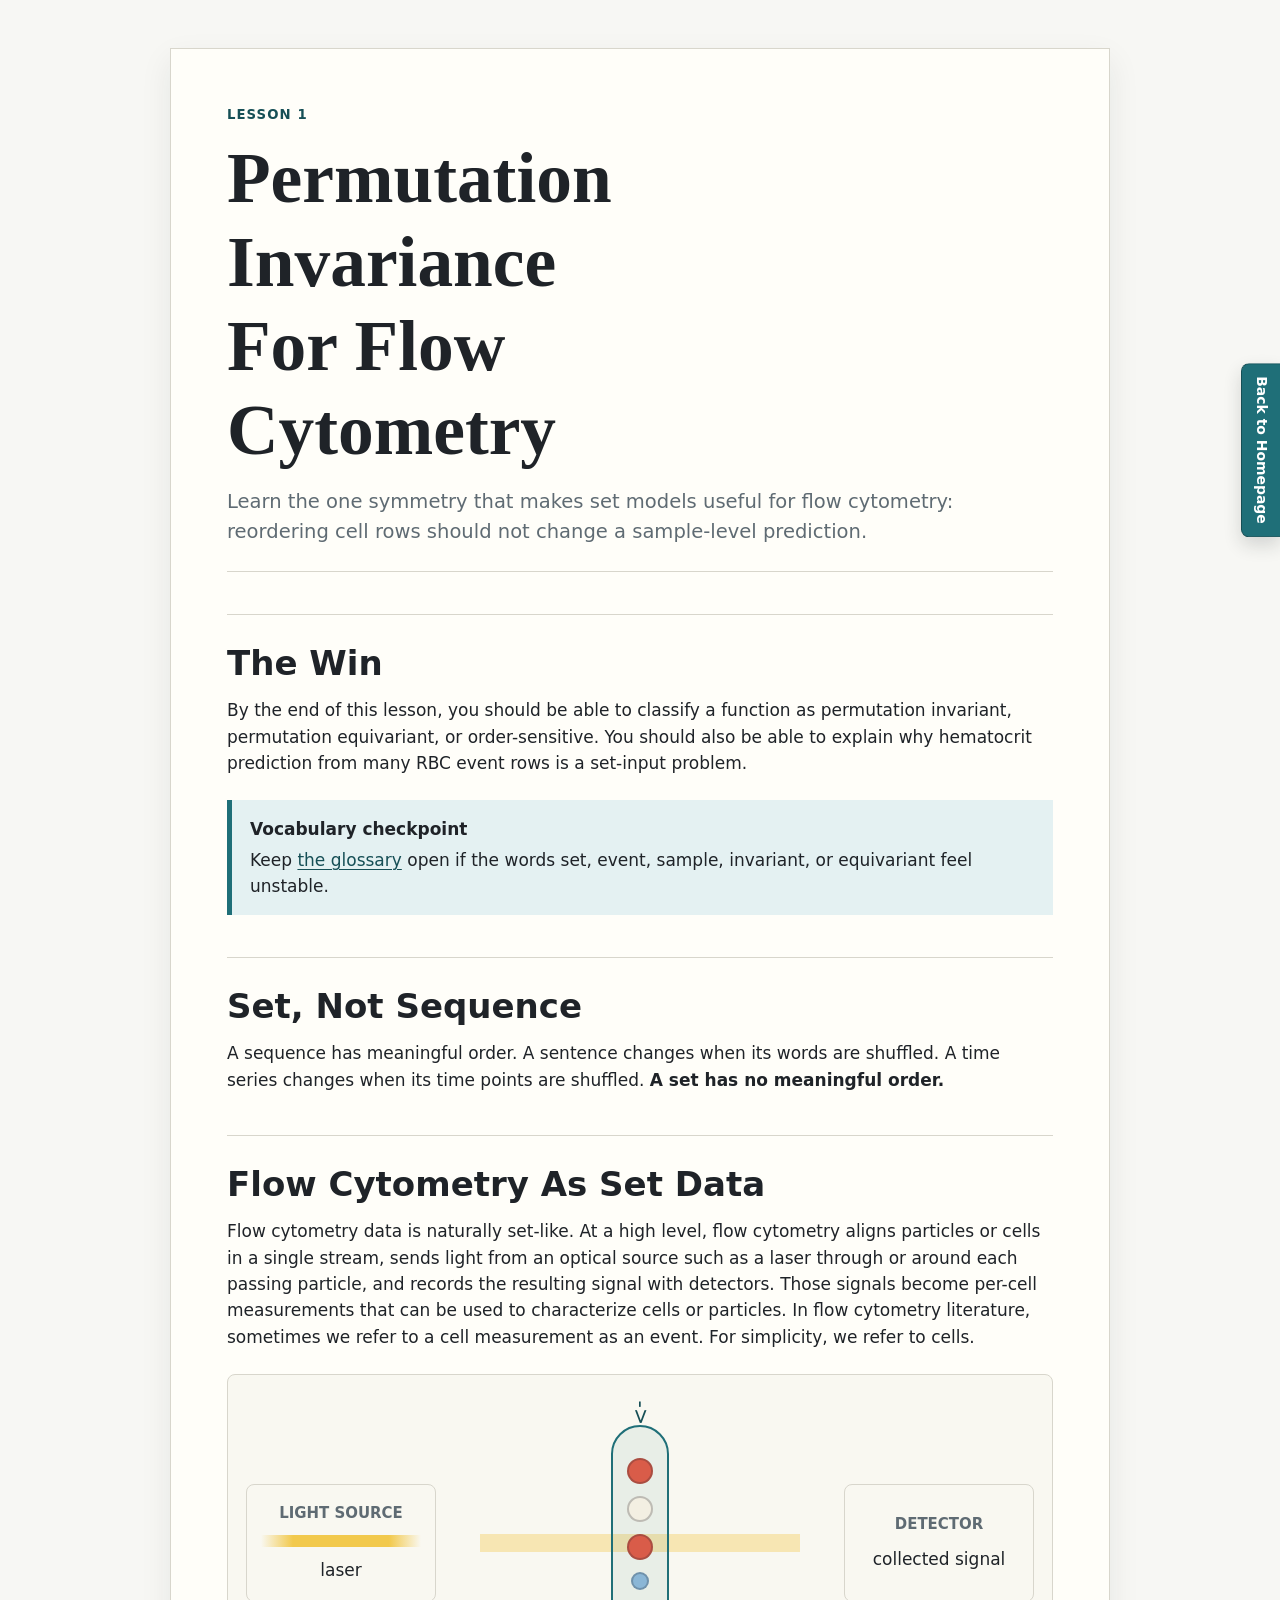
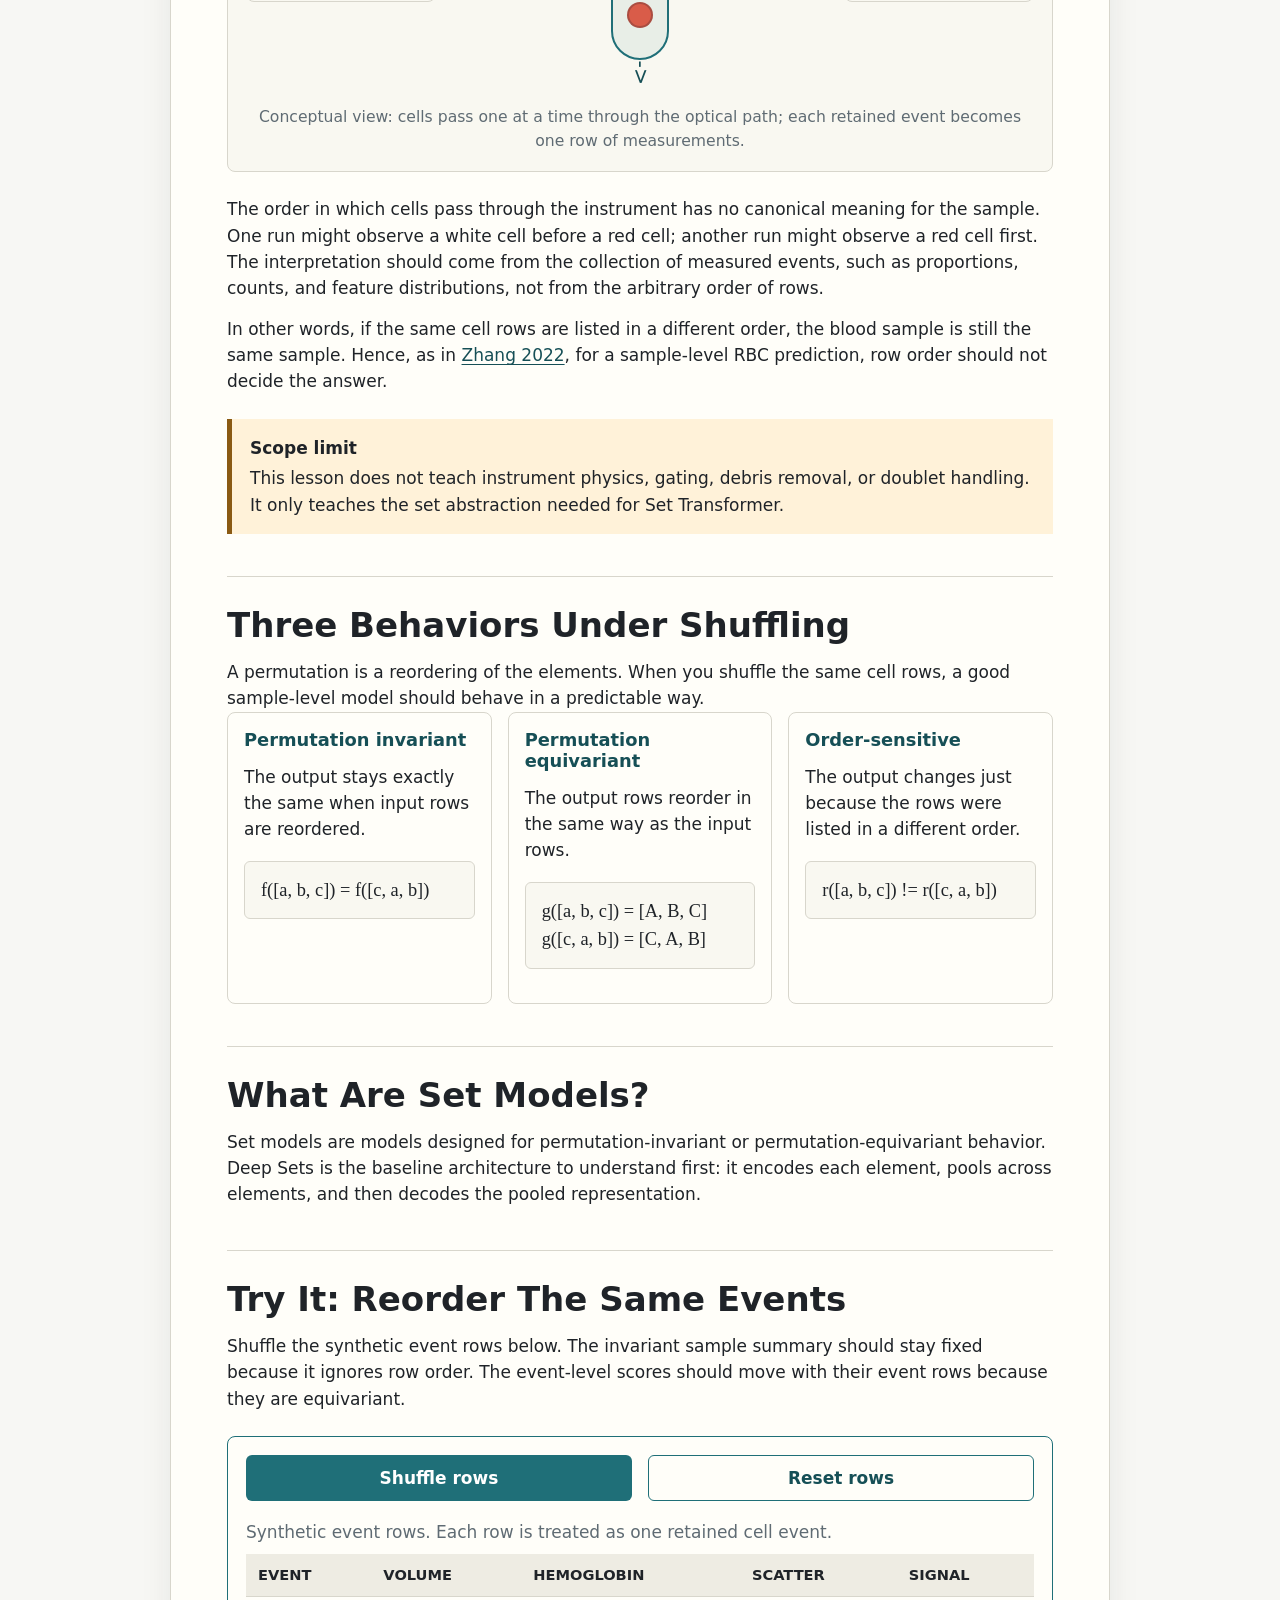
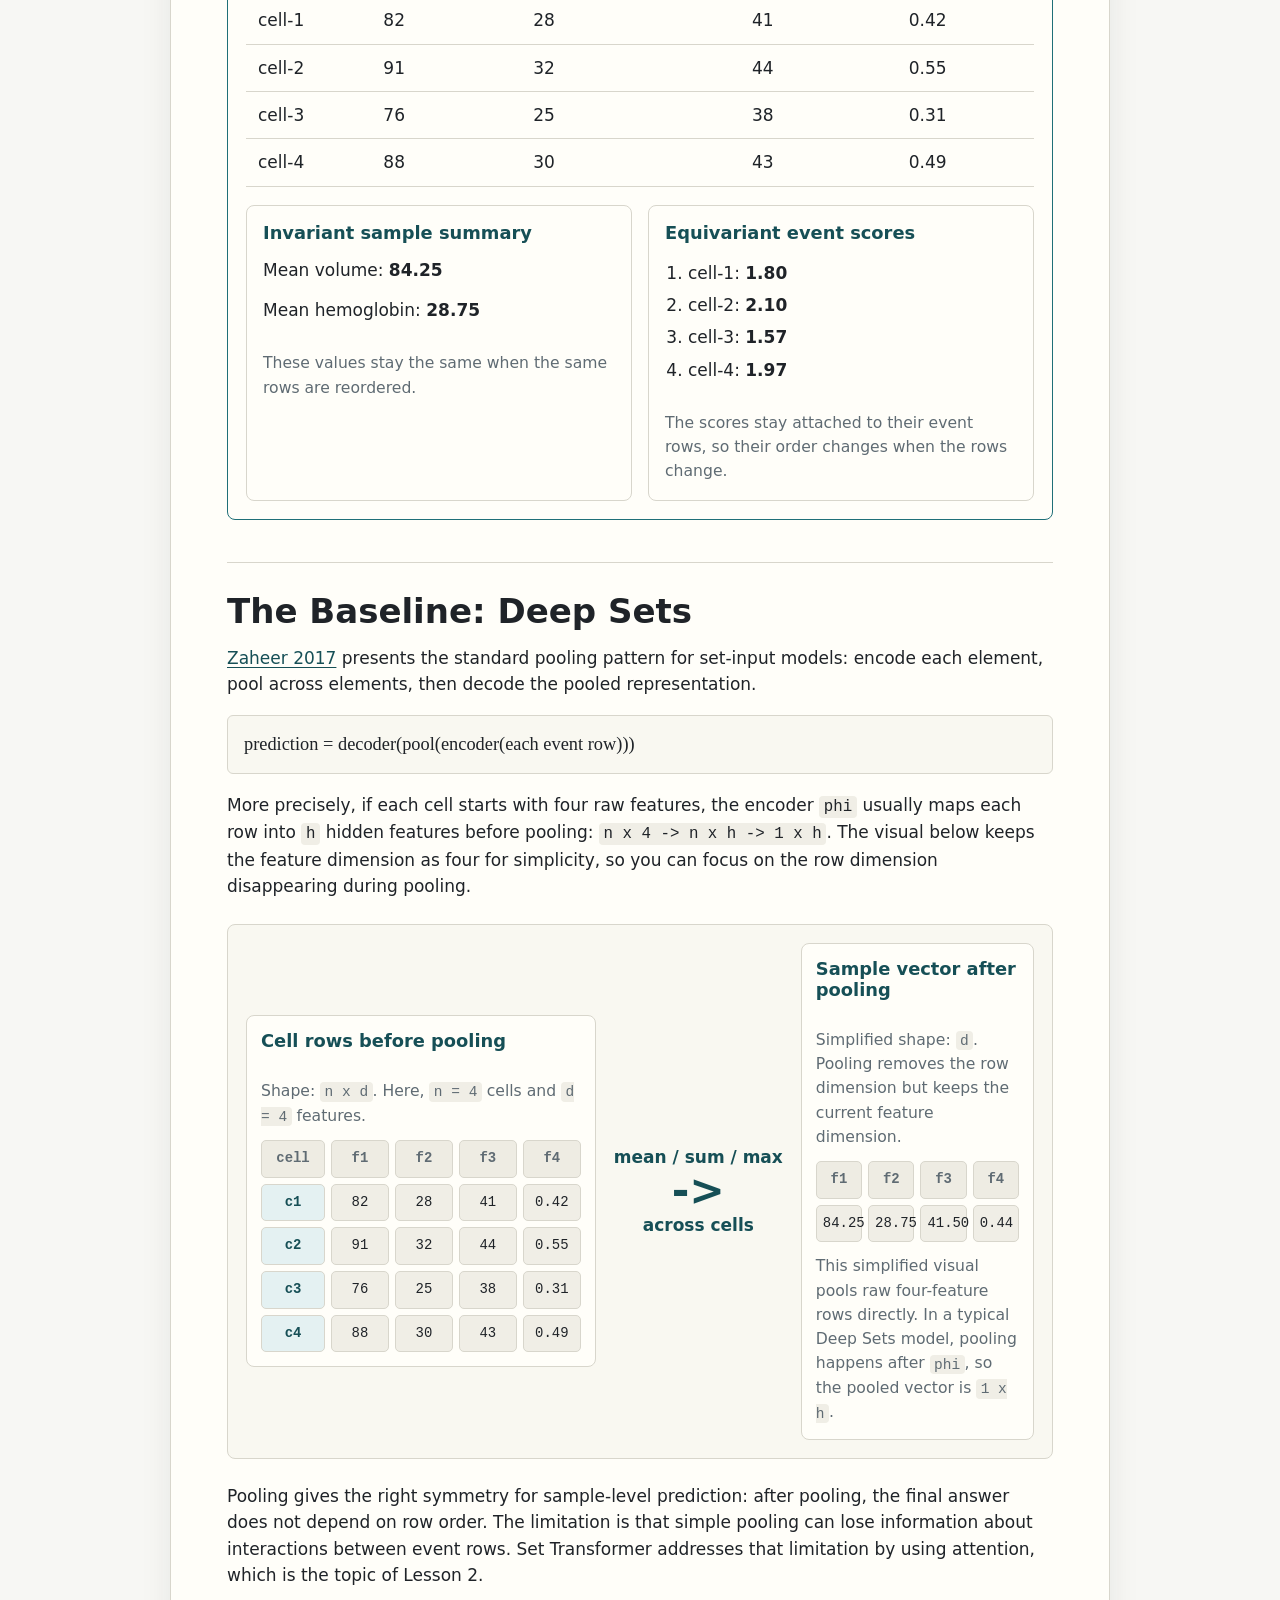
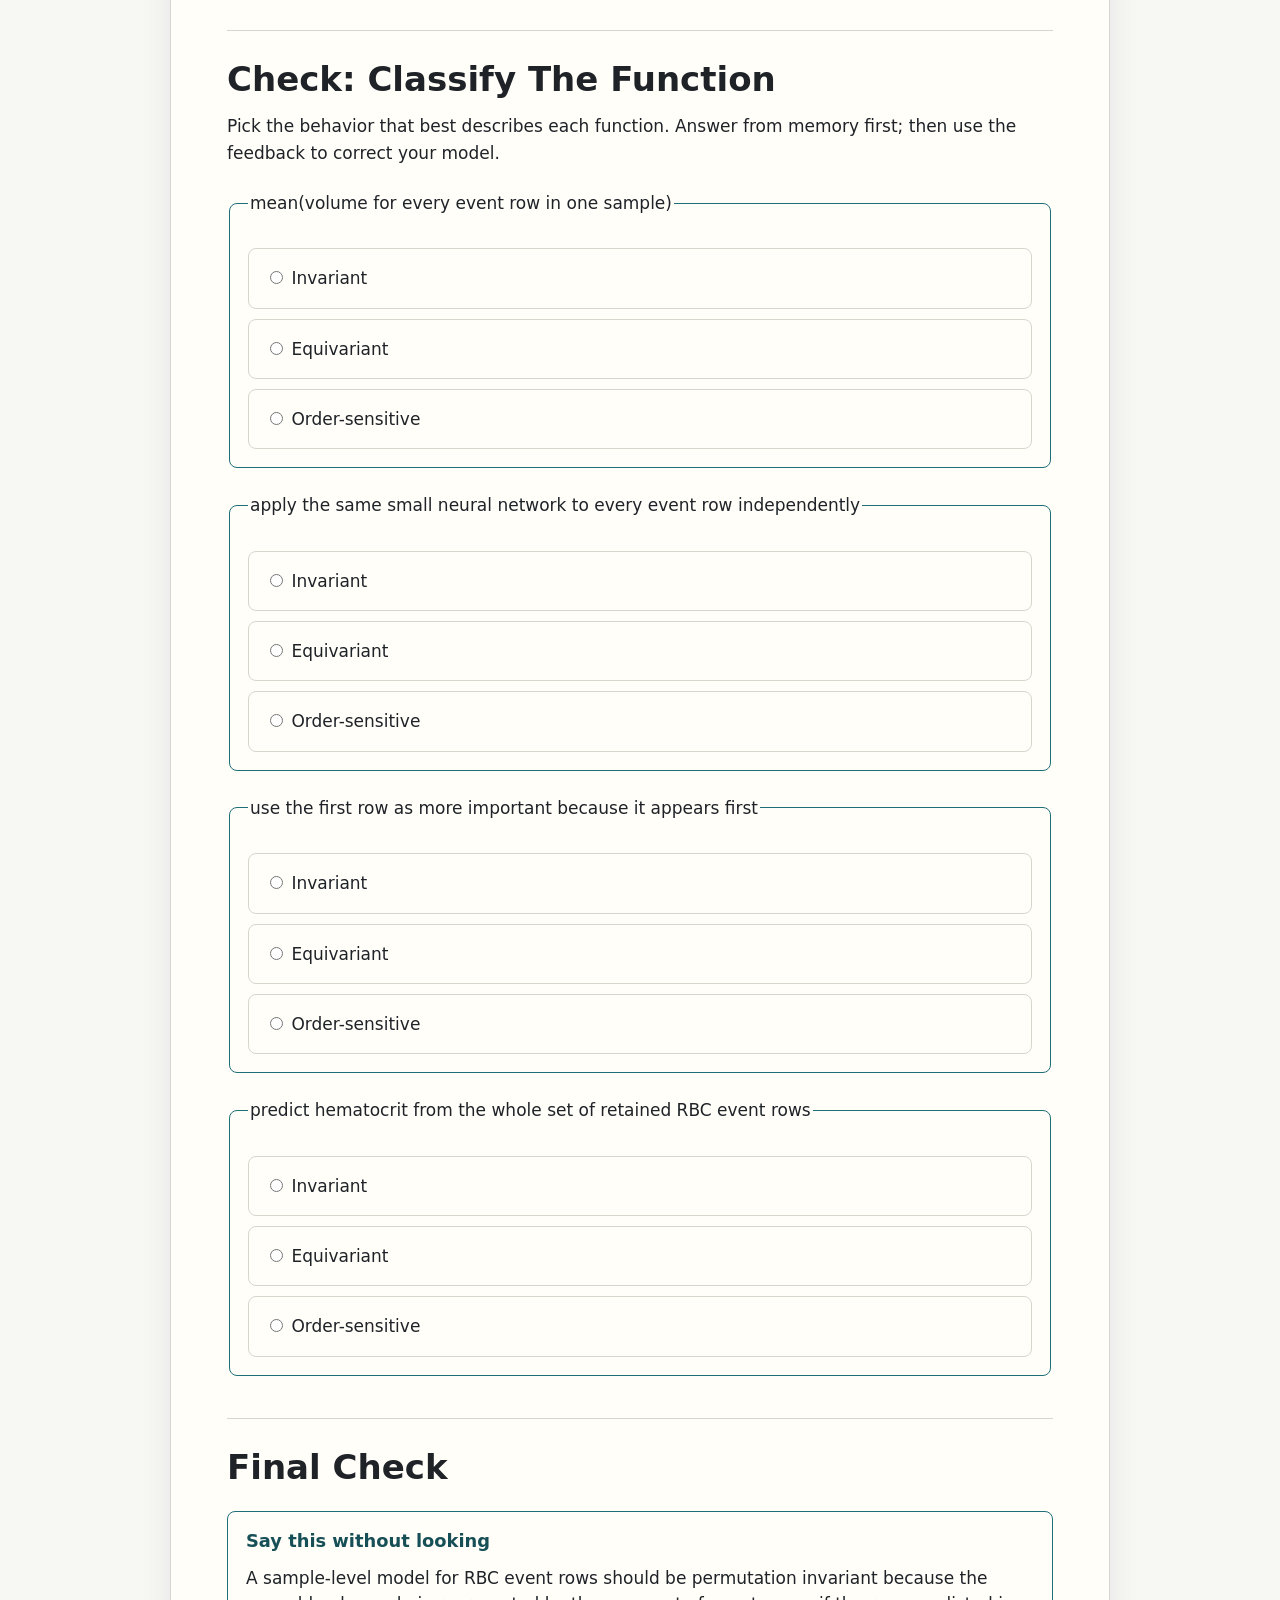
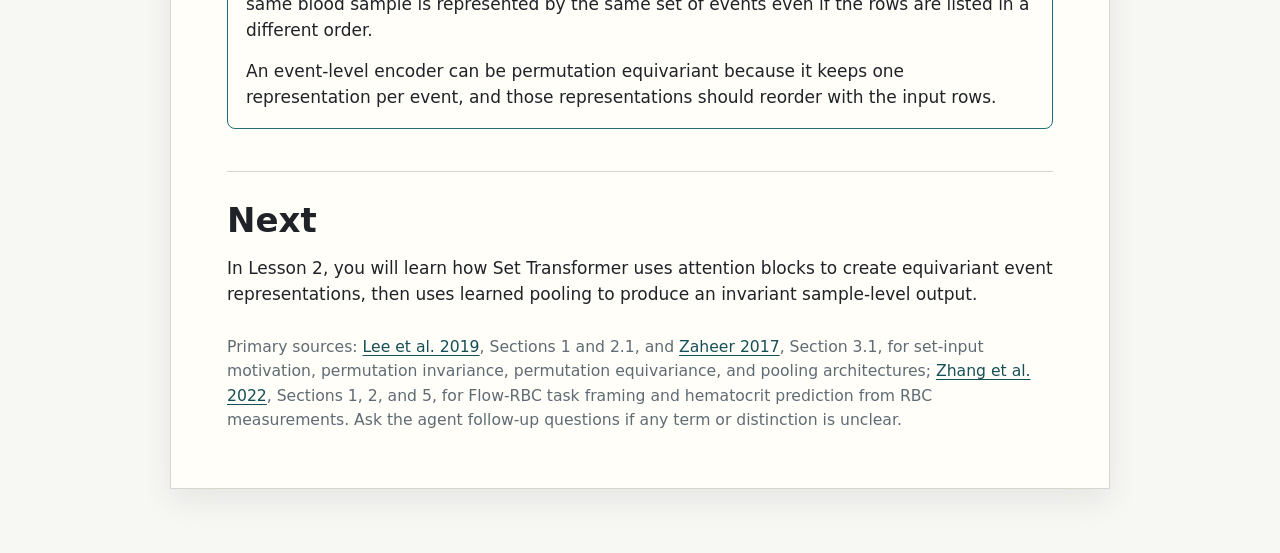
==== commit e7b6ff30: "add home tab" ====
--- a/lessons/0001-permutation-invariance-for-flow-cytometry.html
+++ b/lessons/0001-permutation-invariance-for-flow-cytometry.html
@@ -9,6 +9,7 @@
     <script src="../assets/quiz.js" defer></script>
   </head>
   <body>
+    <a class="home-tab" href="../index.html">Back to Homepage</a>
     <main>
       <article>
         <header>
--- a/assets/course.css
+++ b/assets/course.css
@@ -104,6 +104,31 @@
   text-underline-offset: 0.16em;
 }
 
+.home-tab {
+  background: var(--accent);
+  border: 1px solid var(--accent-dark);
+  border-right: 0;
+  border-radius: 8px 0 0 8px;
+  box-shadow: 0 8px 18px rgba(31, 35, 40, 0.16);
+  color: white;
+  font-size: 0.82rem;
+  font-weight: 800;
+  letter-spacing: 0;
+  padding: 12px 8px;
+  position: fixed;
+  right: 0;
+  text-decoration: none;
+  top: 50%;
+  transform: translateY(-50%);
+  writing-mode: vertical-rl;
+  z-index: 20;
+}
+
+.home-tab:hover {
+  background: var(--accent-dark);
+  color: white;
+}
+
 ol,
 ul {
   padding-left: 1.35rem;
@@ -431,6 +456,14 @@
   margin-top: 12px;
 }
 
+.matrix-grid.three-feature-grid {
+  grid-template-columns: 64px repeat(3, minmax(44px, 1fr));
+}
+
+.matrix-grid.hidden-grid {
+  grid-template-columns: 64px repeat(5, minmax(38px, 1fr));
+}
+
 .matrix-cell {
   background: var(--code);
   border: 1px solid var(--rule);
@@ -473,10 +506,191 @@
   margin-top: 12px;
 }
 
+.summary-grid {
+  display: grid;
+  gap: 6px;
+  grid-template-columns: 82px repeat(5, minmax(38px, 1fr));
+  margin-top: 12px;
+}
+
 .dimension-note {
   color: var(--muted);
   font-size: 0.92rem;
   margin-top: 12px;
+}
+
+.architecture-strip {
+  overflow-x: auto;
+}
+
+.architecture-flow {
+  align-items: center;
+  display: flex;
+  gap: 14px;
+  min-width: 860px;
+}
+
+.matrix-sketch {
+  display: grid;
+  gap: 4px 6px;
+  grid-template-columns: auto auto;
+  grid-template-rows: auto auto auto;
+  justify-items: center;
+}
+
+.matrix-sketch .col-label {
+  color: var(--accent-dark);
+  font-family: "SFMono-Regular", Consolas, "Liberation Mono", monospace;
+  font-weight: 800;
+  grid-column: 2;
+}
+
+.matrix-sketch .row-label {
+  align-self: center;
+  color: var(--accent-dark);
+  font-family: "SFMono-Regular", Consolas, "Liberation Mono", monospace;
+  font-weight: 800;
+  grid-column: 1;
+  grid-row: 2;
+}
+
+.matrix-box {
+  background: linear-gradient(180deg, #fffef9, #f0eee6);
+  border: 2px solid var(--accent-dark);
+  border-radius: 6px;
+  display: grid;
+  gap: 8px;
+  grid-column: 2;
+  grid-row: 2;
+  padding: 12px 10px;
+  position: relative;
+  width: 54px;
+}
+
+.matrix-sketch.tall .matrix-box {
+  height: 96px;
+}
+
+.matrix-sketch.short .matrix-box {
+  height: 52px;
+}
+
+.matrix-sketch.wide .matrix-box {
+  width: 76px;
+}
+
+.matrix-sketch.target .matrix-box {
+  width: 68px;
+}
+
+.matrix-box.projected {
+  border-color: #8a5a13;
+}
+
+.matrix-box.encoded {
+  border-color: #1f6f78;
+}
+
+.matrix-box.pooled {
+  border-color: #20724f;
+}
+
+.matrix-box.output {
+  border-color: #9b2f2f;
+}
+
+.matrix-line {
+  align-self: center;
+  background: rgba(31, 35, 40, 0.22);
+  display: block;
+  height: 2px;
+  width: 100%;
+}
+
+.shape-label {
+  color: var(--muted);
+  font-size: 0.82rem;
+  grid-column: 2;
+  line-height: 1.25;
+  text-align: center;
+}
+
+.shape-label code {
+  font-size: 0.9em;
+}
+
+.arch-step {
+  align-items: center;
+  color: var(--accent-dark);
+  display: flex;
+  flex-direction: column;
+  font-size: 0.82rem;
+  font-weight: 800;
+  gap: 2px;
+  min-width: 72px;
+  text-align: center;
+}
+
+.arch-arrow {
+  font-size: 1.8rem;
+  line-height: 1;
+}
+
+.attention-diagram {
+  background: #f9f8f1;
+  border: 1px solid var(--rule);
+  border-radius: 8px;
+  margin: 24px 0;
+  padding: 18px;
+}
+
+.qkv-flow {
+  align-items: stretch;
+  display: grid;
+  gap: 14px;
+  grid-template-columns: minmax(220px, 1fr) auto minmax(280px, 1.4fr);
+  margin-top: 12px;
+}
+
+.qkv-branches {
+  display: grid;
+  gap: 10px;
+}
+
+.qkv-branch {
+  background: var(--paper);
+  border: 1px solid var(--rule);
+  border-radius: 8px;
+  padding: 12px;
+}
+
+.qkv-branch strong {
+  color: var(--accent-dark);
+  display: block;
+  margin-bottom: 4px;
+}
+
+.attention-score-grid {
+  display: grid;
+  gap: 6px;
+  grid-template-columns: 72px repeat(4, minmax(48px, 1fr));
+  margin-top: 12px;
+}
+
+.attention-step {
+  margin-top: 18px;
+}
+
+.attention-step h3 {
+  margin-top: 0;
+}
+
+.attention-flow {
+  align-items: center;
+  display: grid;
+  gap: 18px;
+  grid-template-columns: minmax(220px, 1fr) auto minmax(220px, 1fr);
+  margin-top: 18px;
 }
 
 @media (max-width: 640px) {
@@ -490,6 +704,18 @@
     padding: 22px 18px;
   }
 
+  .home-tab {
+    border: 1px solid var(--accent-dark);
+    border-radius: 6px;
+    bottom: 12px;
+    font-size: 0.78rem;
+    padding: 8px 10px;
+    right: 12px;
+    top: auto;
+    transform: none;
+    writing-mode: horizontal-tb;
+  }
+
   th,
   td {
     padding: 8px;
@@ -514,6 +740,39 @@
 
   .matrix-grid {
     grid-template-columns: 52px repeat(4, minmax(38px, 1fr));
+  }
+
+  .matrix-grid.three-feature-grid {
+    grid-template-columns: 52px repeat(3, minmax(38px, 1fr));
+  }
+
+  .matrix-grid.hidden-grid,
+  .summary-grid {
+    grid-template-columns: 52px repeat(5, minmax(34px, 1fr));
+  }
+
+  .attention-score-grid {
+    grid-template-columns: 58px repeat(4, minmax(38px, 1fr));
+  }
+
+  .architecture-flow {
+    min-width: 760px;
+  }
+
+  .matrix-sketch.tall .matrix-box {
+    height: 84px;
+  }
+
+  .matrix-sketch.short .matrix-box {
+    height: 46px;
+  }
+
+  .attention-flow {
+    grid-template-columns: 1fr;
+  }
+
+  .qkv-flow {
+    grid-template-columns: 1fr;
   }
 }
 
@@ -556,7 +815,8 @@
   }
 
   button,
-  .button {
+  .button,
+  .home-tab {
     display: none;
   }
 }
